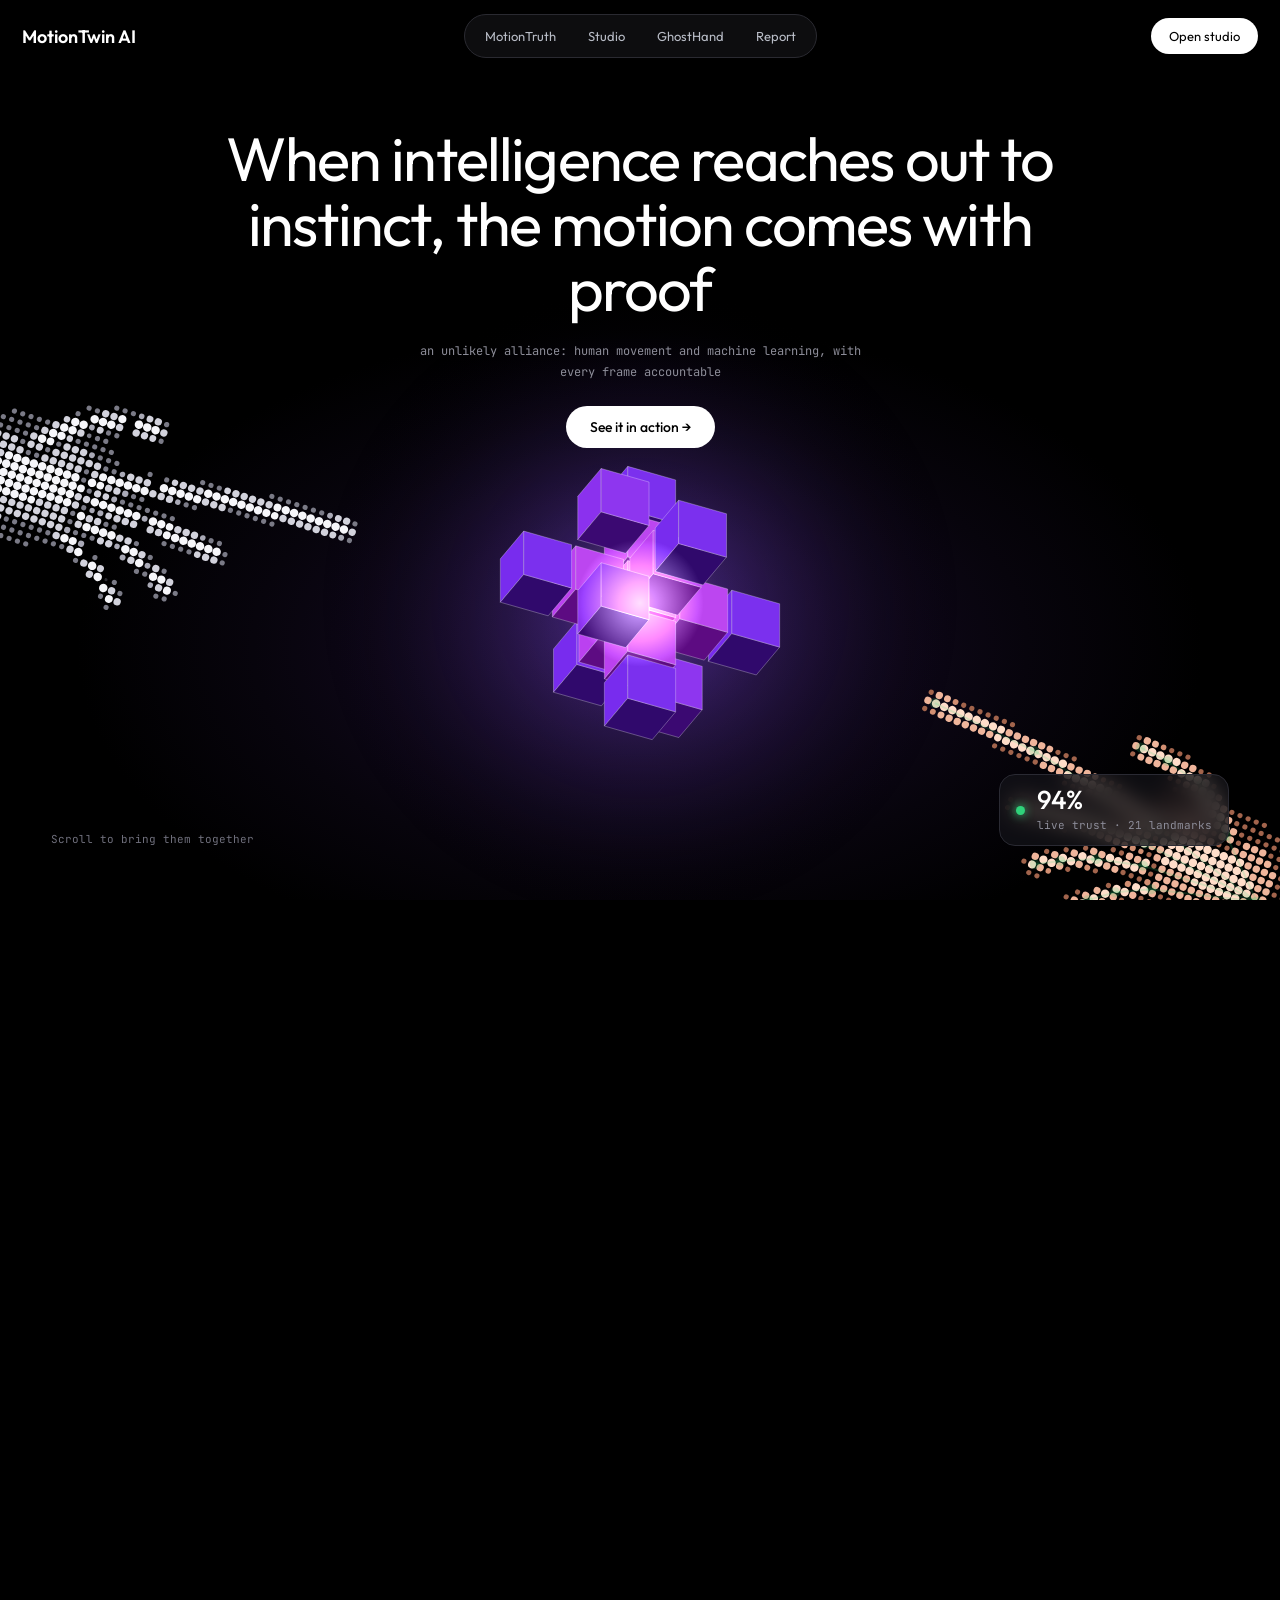
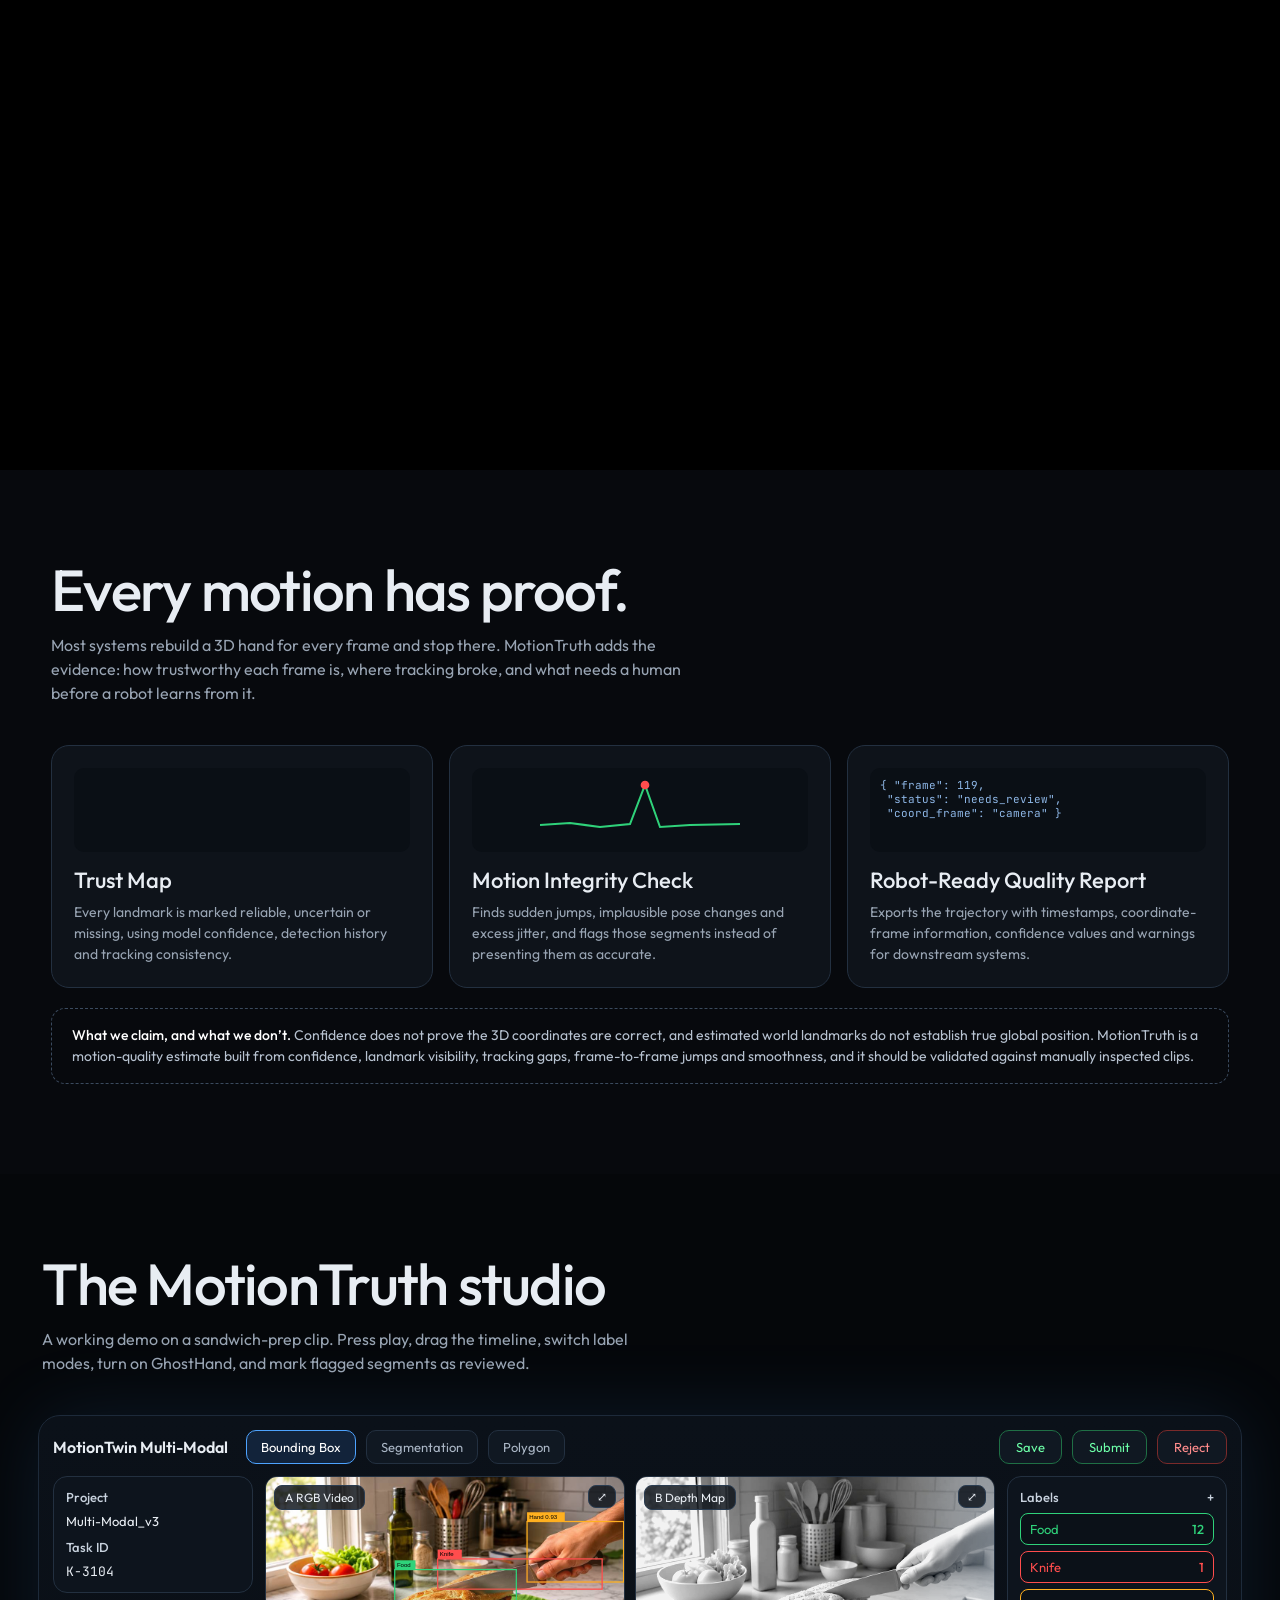
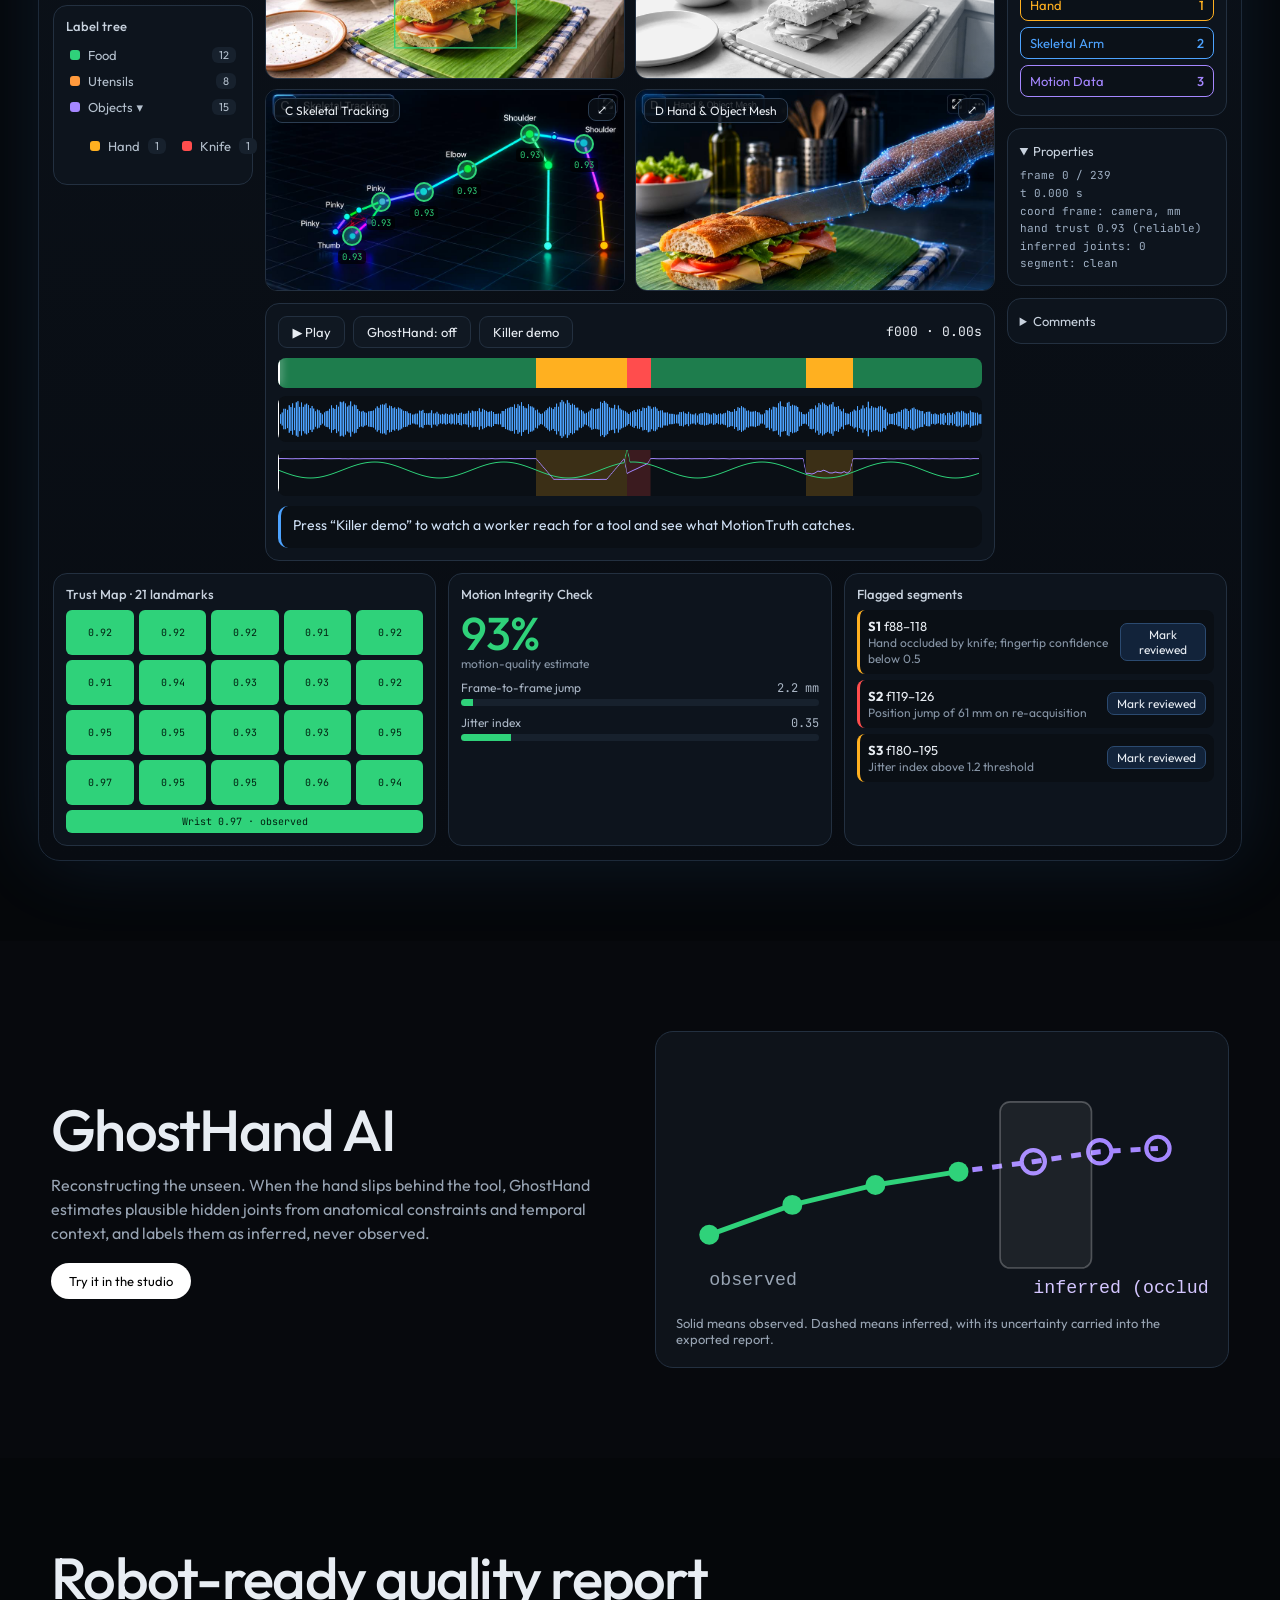
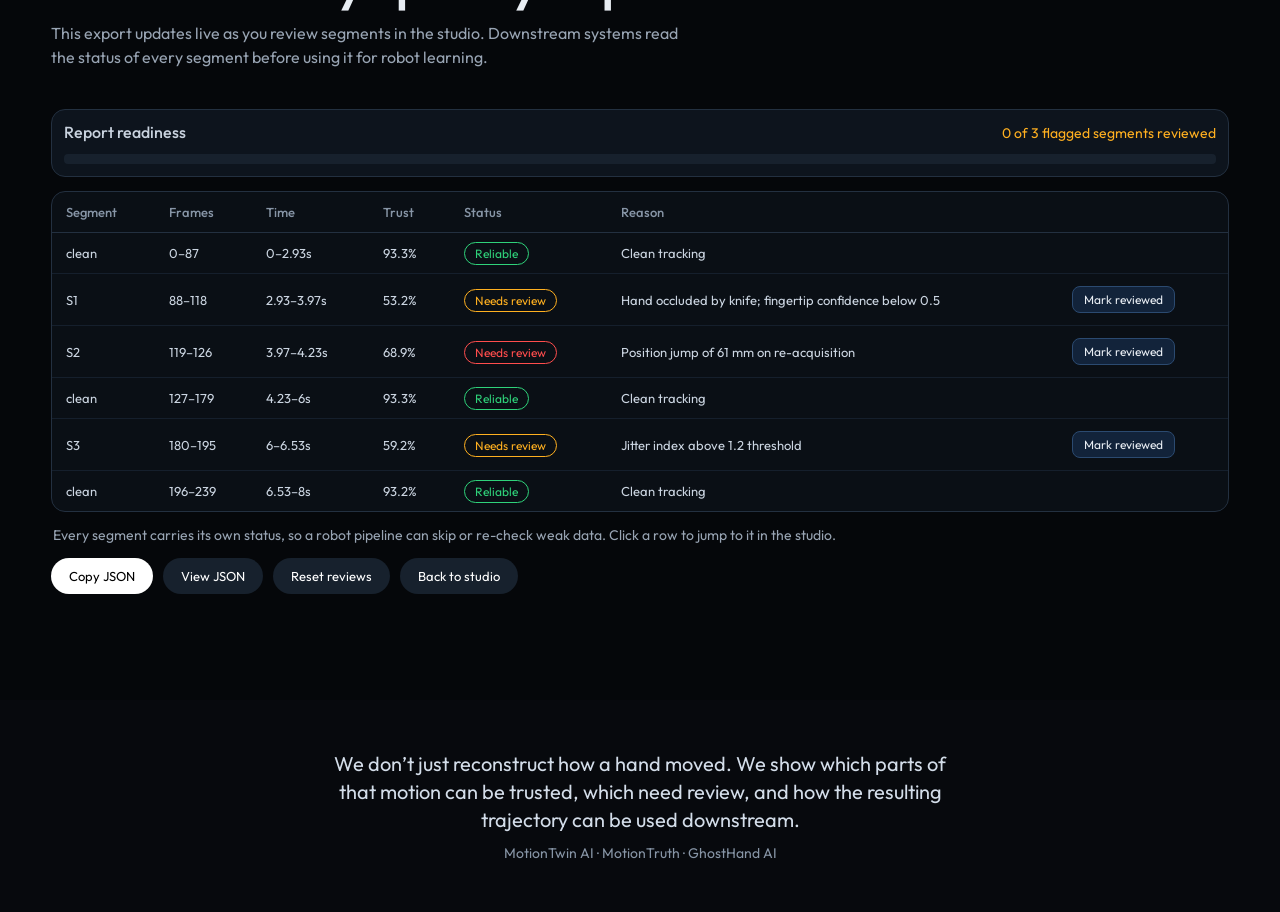
==== index.html @ 50549c0f "Add files via upload" ====
<!DOCTYPE html>
<html lang="en"><head><meta charset="utf-8">
<meta name="viewport" content="width=device-width, initial-scale=1, viewport-fit=cover">
<title>MotionTwin AI — Every motion has proof</title>
<link href="https://fonts.googleapis.com/css2?family=Outfit:wght@300;400;500;600&family=JetBrains+Mono:wght@400;500&display=swap" rel="stylesheet">
<style>
:root{--paper:#eceff1;--ink:#12161b;--mut:#6b7480;--night:#07090d;--panel:#0e131a;--line:#233040;--ok:#2fd27a;--unc:#ffb020;--bad:#ff4d4d;--ghost:#a587ff;--blue:#4da3ff;--f:'Outfit',system-ui,sans-serif;--m:'JetBrains Mono',ui-monospace,monospace;box-sizing:border-box;padding-top:env(safe-area-inset-top,0px);padding-bottom:env(safe-area-inset-bottom,0px);color-scheme:dark}
*{box-sizing:border-box}html{scroll-behavior:smooth;scroll-padding-top:70px}
body{margin:0;background:#000;color:#e8edf3;font-family:var(--f);overflow-x:hidden}
a{color:inherit;text-decoration:none}button{font:inherit;cursor:pointer;color:inherit}
:focus-visible{outline:2px solid var(--blue);outline-offset:2px}
.nav{position:fixed;top:env(safe-area-inset-top,0px);left:0;right:0;z-index:30;display:grid;grid-template-columns:1fr auto 1fr;align-items:center;gap:18px;padding:14px 22px}
.nav b{font-weight:600;font-size:18px;color:#fff}.nav nav{display:flex;gap:2px;background:rgba(18,18,22,.72);border:1px solid #2a2a31;backdrop-filter:blur(12px);padding:5px;border-radius:99px}
.nav nav a{padding:8px 15px;border-radius:99px;font-size:13px;color:#b8bcc6}.nav nav a:hover{background:#26262d;color:#fff}
.pill{background:#fff;color:#000;padding:10px 18px;border-radius:99px;font-size:13px;display:inline-block;border:0}.nav .pill{justify-self:end}
@media(max-width:720px){.nav nav{display:none}.nav{grid-template-columns:1fr auto}}
#hero{height:230vh;position:relative;background:#000}.stick{position:sticky;top:0;height:100vh;overflow:hidden;background:radial-gradient(55% 45% at 50% 72%,#1a0d2e 0,#07040c 55%,#000 80%)}
#hc{position:absolute;inset:0;width:100%;height:100%}
.head{position:absolute;left:0;right:0;top:14vh;text-align:center;padding:0 20px;z-index:2}
h1{margin:0 auto;font-weight:400;font-size:clamp(30px,4.8vw,64px);letter-spacing:-.03em;line-height:1.06;color:#fff;max-width:880px}
.head .mono{margin:20px auto 0;max-width:460px;color:#8d8d99;font-family:var(--m);font-size:12px;line-height:1.7}
.see{display:inline-block;margin-top:24px;background:#fff;color:#000;border-radius:99px;padding:12px 24px;font-size:14px;font-weight:500}.see:hover{background:#e3d9ff}
.hint{position:absolute;left:4vw;bottom:6vh;font-family:var(--m);font-size:11px;color:#6f6f7c;z-index:2}
.live{position:absolute;right:4vw;bottom:6vh;z-index:2;display:flex;gap:12px;align-items:center;background:rgba(20,20,26,.7);border:1px solid #2a2a33;backdrop-filter:blur(10px);border-radius:16px;padding:12px 16px}
.live b{font-size:26px;font-weight:500;letter-spacing:-.03em;display:block;line-height:1}.live small{color:#8d8d99;font-size:11px;font-family:var(--m)}
.live .d{width:9px;height:9px;border-radius:50%;background:var(--ok);box-shadow:0 0 10px var(--ok)}
@media(max-width:720px){.hint{display:none}.live{left:50%;right:auto;translate:-50% 0}}
section.dk{background:var(--night);color:#e8edf3;padding:90px 4vw}
.wrap{max-width:1240px;margin:0 auto}
h2{font-weight:500;font-size:clamp(30px,4.6vw,58px);letter-spacing:-.03em;margin:0 0 14px;line-height:1.02}
.lead{color:#98a4b3;max-width:640px;line-height:1.5;margin:0 0 40px}
.cards{display:grid;grid-template-columns:repeat(auto-fit,minmax(260px,1fr));gap:16px}
.card{background:var(--panel);border:1px solid var(--line);border-radius:18px;padding:22px}
.card h3{margin:14px 0 8px;font-weight:500;font-size:22px}.card p{margin:0;color:#98a4b3;font-size:14px;line-height:1.5}
.mini{height:84px;border-radius:10px;background:#0a0f15;display:flex;align-items:center;justify-content:center;gap:6px;overflow:hidden;position:relative}
.mini i{width:14px;height:14px;border-radius:4px;display:block;animation:tw 2.4s infinite}
@keyframes tw{0%,100%{background:var(--ok)}40%{background:var(--ok)}55%{background:var(--bad)}75%{background:var(--unc)}}
.claim{margin-top:20px;border:1px dashed #3a4a5e;border-radius:14px;padding:16px 20px;color:#b7c2d0;font-size:14px;line-height:1.5}
.claim b{color:#fff;font-weight:500}
/* studio */
#studio{background:#05070a;color:#e8edf3;padding:80px 3vw}
.app{max-width:1320px;margin:0 auto;border:1px solid #1d2a3a;border-radius:22px;background:linear-gradient(#0b1119,#080c12);padding:14px;box-shadow:0 0 80px rgba(77,163,255,.12)}
.bar{display:flex;flex-wrap:wrap;gap:10px;align-items:center;margin-bottom:12px}
.bar .t{font-weight:600;margin-right:8px}.tab{background:#101822;border:1px solid var(--line);border-radius:10px;padding:8px 14px;font-size:13px;color:#aab6c5}.tab.on{border-color:var(--blue);color:#fff;background:#12233a}
.sp{flex:1}.act{border-radius:10px;padding:8px 16px;font-size:13px;border:1px solid var(--line);background:#101822}
.act.s{border-color:#1f6f45;color:#6dffa8}.act.r{border-color:#7a2a2a;color:#ff8c8c}
.grid{display:grid;grid-template-columns:200px 1fr 220px;gap:12px}
@media(max-width:1000px){.grid{grid-template-columns:1fr}}
.side{display:flex;flex-direction:column;gap:12px}
.box{background:#0d141d;border:1px solid var(--line);border-radius:14px;padding:12px;font-size:13px}
.box h4{margin:0 0 8px;font-weight:500;font-size:13px;color:#c8d2de}
.lt div{display:flex;align-items:center;gap:8px;padding:5px 4px;color:#b4c0cd}.lt .c{margin-left:auto;background:#17212d;border-radius:6px;padding:1px 7px;font-size:11px}
.dot{width:10px;height:10px;border-radius:3px;display:inline-block}
.lab{display:flex;align-items:center;gap:8px;border-radius:8px;padding:7px 9px;margin-bottom:6px;border:1px solid;font-size:13px;background:#0b1118;cursor:pointer;user-select:none}
.lab.off{opacity:.35}.lab b{margin-left:auto;font-weight:500}
.panels{display:grid;grid-template-columns:1fr 1fr;gap:10px}@media(max-width:640px){.panels{grid-template-columns:1fr}}
.pn{position:relative;aspect-ratio:16/9;border-radius:12px;overflow:hidden;border:1px solid var(--line);background:#000}
.pn img{width:100%;height:100%;object-fit:cover;display:block}
.pn .tag{position:absolute;left:8px;top:8px;background:rgba(10,16,24,.82);border:1px solid #2b3d52;border-radius:8px;padding:4px 10px;font-size:12px;z-index:3}
.pn .ex{position:absolute;right:8px;top:8px;z-index:3;background:rgba(10,16,24,.82);border:1px solid #2b3d52;border-radius:8px;padding:3px 8px;font-size:12px}
.pn.big{position:fixed;inset:5vh 5vw;z-index:50;aspect-ratio:auto;box-shadow:0 0 0 100vmax rgba(0,0,0,.8)}
.pn svg.ov{position:absolute;inset:0;width:100%;height:100%;z-index:2}
.pn.amb{box-shadow:inset 0 0 0 2px var(--unc)}.pn.rv{box-shadow:inset 0 0 0 2px var(--bad)}
#pB img{filter:contrast(1.25) brightness(.95)}#pB::after{content:"";position:absolute;inset:0;background:linear-gradient(100deg,transparent 30%,rgba(77,163,255,.35) 50%,transparent 70%);background-size:250% 100%;animation:sw 3.2s linear infinite;mix-blend-mode:screen}
@keyframes sw{from{background-position:130% 0}to{background-position:-130% 0}}
#pC img,#pD img{filter:saturate(1.1)}#pD::after{content:"";position:absolute;left:0;right:0;height:2px;background:var(--blue);box-shadow:0 0 14px var(--blue);animation:scan 3s ease-in-out infinite}
@keyframes scan{0%,100%{top:8%}50%{top:92%}}
.nd{position:absolute;width:20px;height:20px;border-radius:50%;translate:-50% -50%;border:2px solid;z-index:2;display:flex;align-items:center;justify-content:center}
.nd::after{content:"";width:100%;height:100%;border-radius:50%;border:2px solid inherit;position:absolute;animation:pl 1.6s infinite}
@keyframes pl{from{scale:1;opacity:.8}to{scale:2.2;opacity:0}}
.nd small{position:absolute;top:22px;font-family:var(--m);font-size:9px;background:#000a;padding:1px 4px;border-radius:4px;white-space:nowrap}
.gb{position:absolute;left:8px;bottom:8px;z-index:3;font-size:11px;font-family:var(--m);padding:3px 8px;border-radius:6px;background:#1b1235;border:1px dashed var(--ghost);color:#d4c6ff;display:none}
.tl{margin-top:12px;background:#0d141d;border:1px solid var(--line);border-radius:14px;padding:12px}
.ctl{display:flex;gap:8px;align-items:center;flex-wrap:wrap;margin-bottom:10px;font-size:13px}
.ctl button{background:#101822;border:1px solid var(--line);border-radius:9px;padding:7px 13px}.ctl .on{border-color:var(--ghost);color:#d4c6ff}
.tr{position:relative;height:30px;border-radius:8px;overflow:hidden;display:flex;cursor:pointer}
.tr div{height:100%}.ok{background:#1e7d4d}.unc{background:var(--unc)}.rev{background:var(--bad)}.rvd{background:var(--blue)}
#ph{position:absolute;top:-3px;bottom:-3px;width:2px;background:#fff;box-shadow:0 0 8px #fff;pointer-events:none}
canvas.w{width:100%;height:46px;display:block;margin-top:8px;background:#0a0f15;border-radius:8px}
.cap{margin-top:10px;min-height:42px;border-radius:10px;background:#0a0f15;border-left:3px solid var(--blue);padding:10px 12px;font-size:14px;color:#cfe0f5}
.insp{display:grid;grid-template-columns:repeat(auto-fit,minmax(280px,1fr));gap:12px;margin-top:12px}
.tm{display:grid;grid-template-columns:repeat(5,1fr);gap:5px}
.tm i{aspect-ratio:1.5;border-radius:6px;font-style:normal;font-family:var(--m);font-size:10px;display:flex;align-items:center;justify-content:center;color:#021;transition:background .15s}
.tm i.w{grid-column:1/-1;aspect-ratio:auto;padding:5px}
.tm .inf{background:#241a45!important;border:1px dashed var(--ghost);color:#d4c6ff}
.big-n{font-size:46px;font-weight:500;letter-spacing:-.03em;line-height:1}.met{margin:9px 0;font-size:12px;color:#aab6c5}
.mb{height:7px;border-radius:4px;background:#17212d;margin-top:4px;overflow:hidden}.mb i{display:block;height:100%;background:var(--ok);transition:width .15s,background .15s}
.wl{list-style:none;margin:0;padding:0;font-size:13px}.wl li{display:flex;gap:8px;align-items:center;padding:8px;border-radius:8px;background:#0a0f15;margin-bottom:6px;border-left:3px solid}
.wl button{margin-left:auto;background:#12233a;border:1px solid #2b4a70;border-radius:7px;padding:3px 9px;font-size:12px}
details summary{cursor:pointer;color:#c8d2de;padding:2px 0}
.rdyb{margin-bottom:14px;font-size:14px}.tw{overflow-x:auto;border:1px solid var(--line);border-radius:14px;background:#0a0f15}
#rt{width:100%;border-collapse:collapse;font-size:13px;min-width:700px}#rt th{text-align:left;font-weight:500;color:#8795a6;padding:12px 14px;border-bottom:1px solid var(--line)}#rt td{padding:12px 14px;border-bottom:1px solid #151f2c;color:#cbd5e1;vertical-align:middle}#rt tr[data-f]{cursor:pointer}#rt tr[data-f]:hover td{background:#0f1823}#rt tr:last-child td{border-bottom:0}
.bd{border:1px solid;border-radius:99px;padding:3px 10px;font-size:12px;white-space:nowrap}#rt button{background:#12233a;border:1px solid #2b4a70;border-radius:8px;padding:5px 11px;font-size:12px;color:#e8edf3}
.note{color:#98a4b3;font-size:14px;margin:14px 2px}.rb{display:flex;gap:10px;flex-wrap:wrap;margin-bottom:16px}.gh2{background:#17212d;color:#fff}
*{scrollbar-width:thin;scrollbar-color:#2b3d52 #0a0f15}::-webkit-scrollbar{width:10px;height:10px}::-webkit-scrollbar-thumb{background:#2b3d52;border-radius:8px}::-webkit-scrollbar-track{background:#0a0f15}
pre{margin:0;background:#080c12;border:1px solid var(--line);border-radius:14px;padding:16px;font-family:var(--m);font-size:12px;line-height:1.55;overflow:auto;max-height:420px;color:#b9d4f2}
.gh{display:grid;grid-template-columns:1fr 1fr;gap:30px;align-items:center}@media(max-width:860px){.gh{grid-template-columns:1fr}}
.ghv{border-radius:18px;background:var(--panel);border:1px solid var(--line);padding:20px}
.toast{position:fixed;left:50%;bottom:calc(24px + env(safe-area-inset-bottom,0px));translate:-50% 20px;background:#fff;color:#111;padding:12px 18px;border-radius:12px;font-size:14px;opacity:0;transition:.3s;z-index:60;pointer-events:none;max-width:90vw}
.toast.on{opacity:1;translate:-50% 0}
footer{padding:50px 4vw;text-align:center;background:var(--night);color:#8795a6;font-size:14px}footer p{max-width:620px;margin:0 auto 10px;color:#d3dde9;font-size:20px;line-height:1.4}
@media(prefers-reduced-motion:reduce){*{animation:none!important}}
</style></head><body>
<header class="nav"><b>MotionTwin AI</b><nav><a href="#usp">MotionTruth</a><a href="#studio">Studio</a><a href="#ghost">GhostHand</a><a href="#report">Report</a></nav><a class="pill" href="#studio">Open studio</a></header>

<section id="hero"><div class="stick">
<canvas id="hc" aria-label="A robot hand and a human hand reaching toward a glowing core"></canvas>
<div class="head"><h1>When intelligence reaches out to instinct, the motion comes with proof</h1><p class="mono">an unlikely alliance: human movement and machine learning, with every frame accountable</p><a class="see" href="#studio" id="demoBtn">See it in action →</a></div>
<div class="hint">Scroll to bring them together</div>
<div class="live"><span class="d" id="ld"></span><div><b id="lt">96%</b><small id="ls">live trust · 21 landmarks</small></div></div>
</div></section>

<section class="dk" id="usp"><div class="wrap">
<h2>Every motion has proof.</h2>
<p class="lead">Most systems rebuild a 3D hand for every frame and stop there. MotionTruth adds the evidence: how trustworthy each frame is, where tracking broke, and what needs a human before a robot learns from it.</p>
<div class="cards">
<div class="card"><div class="mini" id="m1"></div><h3>Trust Map</h3><p>Every landmark is marked reliable, uncertain or missing, using model confidence, detection history and tracking consistency.</p></div>
<div class="card"><div class="mini"><svg viewBox="0 0 200 70" width="200" height="70"><polyline fill="none" stroke="#2fd27a" stroke-width="2" points="0,50 30,48 60,52 90,49 105,10 120,52 150,50 200,49"><animate attributeName="stroke-dashoffset" from="300" to="0" dur="2.5s" repeatCount="indefinite"/></polyline><circle cx="105" cy="10" r="5" fill="#ff4d4d"><animate attributeName="r" values="4;9;4" dur="1.4s" repeatCount="indefinite"/></circle></svg></div><h3>Motion Integrity Check</h3><p>Finds sudden jumps, implausible pose changes and excess jitter, and flags those segments instead of presenting them as accurate.</p></div>
<div class="card"><div class="mini" style="font-family:var(--m);font-size:11px;color:#8fb8e8;text-align:left;padding:10px;display:block">{ "frame": 119,<br>&nbsp;"status": "needs_review",<br>&nbsp;"coord_frame": "camera" }</div><h3>Robot-Ready Quality Report</h3><p>Exports the trajectory with timestamps, coordinate-frame information, confidence values and warnings for downstream systems.</p></div>
</div>
<div class="claim"><b>What we claim, and what we don’t.</b> Confidence does not prove the 3D coordinates are correct, and estimated world landmarks do not establish true global position. MotionTruth is a motion-quality estimate built from confidence, landmark visibility, tracking gaps, frame-to-frame jumps and smoothness, and it should be validated against manually inspected clips.</div>
</div></section>

<section id="studio"><div class="wrap" style="max-width:1320px"><h2 style="padding:0 4px">The MotionTruth studio</h2><p class="lead" style="padding:0 4px">A working demo on a sandwich-prep clip. Press play, drag the timeline, switch label modes, turn on GhostHand, and mark flagged segments as reviewed.</p></div>
<div class="app">
<div class="bar"><span class="t">MotionTwin Multi-Modal</span><button class="tab on" data-m="box">Bounding Box</button><button class="tab" data-m="seg">Segmentation</button><button class="tab" data-m="poly">Polygon</button><span class="sp"></span><button class="act s" id="bSave">Save</button><button class="act s" id="bSub">Submit</button><button class="act r" id="bRej">Reject</button></div>
<div class="grid">
<div class="side"><div class="box"><h4>Project</h4>Multi-Modal_v3<h4 style="margin-top:10px">Task ID</h4><span style="font-family:var(--m)">K-3104</span></div>
<div class="box lt"><h4>Label tree</h4><div><span class="dot" style="background:#2fd27a"></span>Food<span class="c">12</span></div><div><span class="dot" style="background:#ff9a3d"></span>Utensils<span class="c">8</span></div><div id="ob" style="cursor:pointer"><span class="dot" style="background:#a587ff"></span>Objects ▾<span class="c">15</span></div><div class="sub" style="padding-left:20px"><div><span class="dot" style="background:#ffb020"></span>Hand<span class="c">1</span></div><div><span class="dot" style="background:#ff4d4d"></span>Knife<span class="c">1</span></div><div><span class="dot" style="background:#4da3ff"></span>Skeletal Arm<span class="c">2</span></div></div></div></div>
<div><div class="panels">
<div class="pn" id="pA"><span class="tag">A  RGB Video</span><button class="ex">⤢</button><img src="[data-uri]" alt="Hand slicing a baguette sandwich"><svg class="ov" id="ov" viewBox="0 0 100 56.25" preserveAspectRatio="none"></svg></div>
<div class="pn" id="pB"><span class="tag">B  Depth Map</span><button class="ex">⤢</button><img src="[data-uri]" alt="Depth map of the scene"></div>
<div class="pn" id="pC"><span class="tag">C  Skeletal Tracking</span><button class="ex">⤢</button><img src="[data-uri]" alt="Skeletal tracking of arm and hand"><div id="nodes"></div><div class="gb">GhostHand: inferred joints</div></div>
<div class="pn" id="pD"><span class="tag">D  Hand &amp; Object Mesh</span><button class="ex">⤢</button><img src="[data-uri]" alt="Hand and object mesh"><div class="gb" id="gD">GhostHand: inferred pose</div></div>
</div>
<div class="tl"><div class="ctl"><button id="play">▶ Play</button><button id="ghost">GhostHand: off</button><button id="demo">Killer demo</button><span id="tc" style="font-family:var(--m);margin-left:auto">f000 · 0.00s</span></div>
<div class="tr" id="tr"><div id="ph"></div></div>
<canvas class="w" id="wf" width="1200" height="46"></canvas><canvas class="w" id="md" width="1200" height="46"></canvas>
<div class="cap" id="cap">Press “Killer demo” to watch a worker reach for a tool and see what MotionTruth catches.</div></div></div>
<div class="side"><div class="box"><h4>Labels <span style="float:right">+</span></h4><div id="labs"></div></div>
<div class="box"><details open><summary>Properties</summary><div id="props" style="font-family:var(--m);font-size:11px;color:#9fb0c4;line-height:1.6;margin-top:6px"></div></details></div>
<div class="box"><details><summary>Comments</summary><div id="cm" style="margin:8px 0;font-size:12px;color:#aab6c5"></div><input id="ci" placeholder="Comment on this frame" style="width:100%;background:#0a0f15;border:1px solid var(--line);border-radius:8px;padding:7px;color:#fff;font:inherit;font-size:12px"></details></div></div>
</div>
<div class="insp">
<div class="box"><h4>Trust Map · 21 landmarks</h4><div class="tm" id="tm"></div></div>
<div class="box"><h4>Motion Integrity Check</h4><div class="big-n" id="score">96%</div><div style="color:#8795a6;font-size:12px">motion-quality estimate</div>
<div class="met">Frame-to-frame jump <span id="jv" style="float:right;font-family:var(--m)"></span><div class="mb"><i id="jb"></i></div></div><div class="met">Jitter index <span id="iv" style="float:right;font-family:var(--m)"></span><div class="mb"><i id="ib"></i></div></div></div>
<div class="box"><h4>Flagged segments</h4><ul class="wl" id="wl"></ul></div>
</div></div></section>

<section class="dk" id="ghost"><div class="wrap gh"><div><h2>GhostHand AI</h2><p class="lead" style="margin-bottom:18px">Reconstructing the unseen. When the hand slips behind the tool, GhostHand estimates plausible hidden joints from anatomical constraints and temporal context, and labels them as inferred, never observed.</p><button class="pill" id="ghBtn">Try it in the studio</button></div>
<div class="ghv"><svg viewBox="0 0 320 150" width="100%"><g stroke-width="3" fill="none"><polyline stroke="#2fd27a" points="20,110 70,92 120,80 170,72"/><polyline stroke="#a587ff" stroke-dasharray="6 6" points="170,72 215,66 255,60 290,58"><animate attributeName="stroke-dashoffset" to="-24" dur="1s" repeatCount="indefinite"/></polyline></g><g fill="#2fd27a"><circle cx="20" cy="110" r="6"/><circle cx="70" cy="92" r="6"/><circle cx="120" cy="80" r="6"/><circle cx="170" cy="72" r="6"/></g><g fill="none" stroke="#a587ff" stroke-width="2.5"><circle cx="215" cy="66" r="7"/><circle cx="255" cy="60" r="7"/><circle cx="290" cy="58" r="7"/></g><rect x="195" y="30" width="55" height="100" rx="6" fill="#ffffff10" stroke="#ffffff40"/><text x="20" y="140" fill="#98a4b3" font-size="11" font-family="monospace">observed</text><text x="215" y="145" fill="#d4c6ff" font-size="11" font-family="monospace">inferred (occluded)</text></svg><p style="color:#98a4b3;font-size:13px;margin:10px 0 0">Solid means observed. Dashed means inferred, with its uncertainty carried into the exported report.</p></div></div></section>

<section class="dk" id="report" style="background:#05070a"><div class="wrap"><h2>Robot-ready quality report</h2><p class="lead">This export updates live as you review segments in the studio. Downstream systems read the status of every segment before using it for robot learning.</p>
<div class="box rdyb"><div style="display:flex;justify-content:space-between;align-items:baseline;gap:10px;flex-wrap:wrap"><h4 style="font-size:16px;margin:0">Report readiness</h4><span id="rdy"></span></div><div class="mb" style="height:10px;margin:12px 0 0"><i id="rbar" style="width:0"></i></div></div><div class="tw"><table id="rt"></table></div><p class="note">Every segment carries its own status, so a robot pipeline can skip or re-check weak data. Click a row to jump to it in the studio.</p><div class="rb"><button class="pill" id="cp">Copy JSON</button><button class="pill gh2" id="vj">View JSON</button><button class="pill gh2" id="rs">Reset reviews</button><a class="pill gh2" href="#studio">Back to studio</a></div><pre id="json" hidden></pre></div></section>
<footer><p>We don’t just reconstruct how a hand moved. We show which parts of that motion can be trusted, which need review, and how the resulting trajectory can be used downstream.</p>MotionTwin AI · MotionTruth · GhostHand AI</footer>
<div class="toast" id="toast"></div>

<script>
const $=s=>document.querySelector(s),$$=s=>[...document.querySelectorAll(s)],clamp=(v,a,b)=>Math.min(b,Math.max(a,v));
const RM=matchMedia('(prefers-reduced-motion:reduce)').matches;
/* ---------- HERO: dotted robot + human hands around a glowing core ---------- */
const cv=$('#hc'),cx=cv.getContext('2d');let W,H,DPR;
const arm=[[-40,208],[190,168]],pal=[[215,160],[262,154]];
const fing=[[[285,142],[335,133],[400,122],[488,116]],[[290,158],[335,160],[372,164],[396,168]],[[285,175],[322,184],[348,196],[366,206]],[[272,190],[298,203],[316,217],[330,228]],[[232,128],[266,98],[298,90],[322,88]]];
const fw=[22,21,20,17,23];
function tube(g,p,w){g.beginPath();p.forEach((q,i)=>i?g.lineTo(q[0],q[1]):g.moveTo(q[0],q[1]));[[1,'#7a7a7a'],[.66,'#d0d0d0'],[.3,'#fff']].forEach(([k,c])=>{g.lineWidth=w*k;g.strokeStyle=c;g.stroke()})}
function makeHand(robot){const c=document.createElement('canvas');c.width=560;c.height=300;const g=c.getContext('2d');g.lineCap='round';g.lineJoin='round';
tube(g,arm,86);tube(g,pal,104);fing.forEach((f,i)=>tube(g,f,fw[i]));
if(robot){g.strokeStyle='#000';g.lineWidth=3;fing.forEach((f,i)=>{for(let j=1;j<f.length-1;j++){const a=f[j-1],b=f[j+1],dx=b[0]-a[0],dy=b[1]-a[1],l=Math.hypot(dx,dy),nx=-dy/l*fw[i]*.55,ny=dx/l*fw[i]*.55;g.beginPath();g.moveTo(f[j][0]-nx,f[j][1]-ny);g.lineTo(f[j][0]+nx,f[j][1]+ny);g.stroke()}});g.beginPath();g.moveTo(186,128);g.lineTo(194,208);g.stroke()}
const d=g.getImageData(0,0,560,300).data,out=[];
for(let y=4;y<300;y+=7)for(let x=4;x<560;x+=7){const l=d[(y*560+x)*4]/255,a=d[(y*560+x)*4+3]/255;if(a>.5&&l>.1)out.push([x,y,3.4*(.25+.75*l),Math.min(5,Math.floor(l*6))])}
return out}
const hands=[makeHand(false),makeHand(true)];
const cols=[['#3a1d16','#6b3a2c','#a2644c','#d28f72','#efb59b','#ffddc9'],['#2a2a30','#4a4a54','#7a7a86','#a9a9b6','#d2d2dc','#f6f6fa']];
const LM=[[190,168],[232,128],[266,98],[298,90],[322,88],[285,142],[335,133],[400,122],[488,116],[290,158],[335,160],[372,164],[396,168],[285,175],[322,184],[348,196],[366,206],[272,190],[298,203],[316,217],[330,228]];
const BONES=[[0,1],[1,2],[2,3],[3,4],[0,5],[5,6],[6,7],[7,8],[0,9],[9,10],[10,11],[11,12],[0,13],[13,14],[14,15],[15,16],[0,17],[17,18],[18,19],[19,20]];
/* glowing voxel asterisk */
const CUBES=[[0,0,0]];[[1,0,0],[-1,0,0],[0,1,0],[0,-1,0],[0,0,1],[0,0,-1]].forEach(d=>{for(let k=1;k<=2;k++)CUBES.push(d.map(v=>v*k))});[[1,1,1],[-1,-1,-1],[1,-1,1],[-1,1,-1]].forEach(c=>CUBES.push(c));
const CV=[[-1,-1,-1],[1,-1,-1],[1,1,-1],[-1,1,-1],[-1,-1,1],[1,-1,1],[1,1,1],[-1,1,1]];
const CF=[[0,1,2,3,[0,0,-1]],[4,5,6,7,[0,0,1]],[0,1,5,4,[0,-1,0]],[3,2,6,7,[0,1,0]],[0,3,7,4,[-1,0,0]],[1,2,6,5,[1,0,0]]];
function gem(g,x,y,u,t,k){const a=t/1500,ca=Math.cos(a),sa=Math.sin(a),cb=Math.cos(.62),sb=Math.sin(.62);
const rot=(X,Y,Z)=>{const x1=X*ca+Z*sa,z1=-X*sa+Z*ca;return[x1,Y*cb-z1*sb,Y*sb+z1*cb]};
const gl=g.createRadialGradient(x,y,0,x,y,u*5.5);gl.addColorStop(0,`rgba(255,200,240,${.6*k})`);gl.addColorStop(.25,`rgba(140,80,255,${.38*k})`);gl.addColorStop(1,'rgba(0,0,0,0)');g.fillStyle=gl;g.fillRect(x-u*6,y-u*6,u*12,u*12);
const L=CUBES.map(c=>({c,z:rot(...c)[2]})).sort((p,q)=>p.z-q.z);
L.forEach(({c})=>{const dist=Math.hypot(...c)/2.2,P=CV.map(v=>{const r=rot(c[0]+v[0]*.46,c[1]+v[1]*.46,c[2]+v[2]*.46);return[x+r[0]*u,y+r[1]*u]});
CF.forEach(f=>{const n=rot(...f[4]);if(n[2]<=0)return;const lit=Math.max(0,-n[0]*.3-n[1]*.6+n[2]*.7);g.fillStyle=`hsl(${300-dist*40} 85% ${22+48*lit+(1-dist)*10}%)`;g.strokeStyle='rgba(255,255,255,.28)';g.lineWidth=1;g.beginPath();f.slice(0,4).forEach((i,j)=>j?g.lineTo(P[i][0],P[i][1]):g.moveTo(P[i][0],P[i][1]));g.closePath();g.fill();g.stroke()})});
const co=g.createRadialGradient(x,y,0,x,y,u*1.1);co.addColorStop(0,`rgba(255,255,255,${.9*k})`);co.addColorStop(1,'rgba(255,255,255,0)');g.globalCompositeOperation='lighter';g.fillStyle=co;g.fillRect(x-u*1.2,y-u*1.2,u*2.4,u*2.4);g.globalCompositeOperation='source-over'}
function size(){DPR=Math.min(2,devicePixelRatio||1);W=cv.clientWidth;H=cv.clientHeight;cv.width=W*DPR;cv.height=H*DPR}
addEventListener('resize',size);size();
let t0=performance.now(),mx=0;addEventListener('pointermove',e=>mx=(e.clientX/innerWidth-.5));
function prog(){const sc=clamp(scrollY/(innerHeight*1.15),0,1);const e=RM?1:clamp((performance.now()-t0)/3400,0,1);return Math.max(sc,.6*(1-Math.pow(1-e,3)))}
function hero(now){const p=prog(),s=Math.min(1.25,W/820),cy=H*.67,gap=(1-p)*W*.36+W*.085,bob=Math.sin(now/900)*5,sp=clamp((p-.3)/.5,0,1);
cx.setTransform(DPR,0,0,DPR,0,0);cx.clearRect(0,0,W,H);
gem(cx,W/2,cy,Math.min(W,H)*.07*(.8+.2*p),now,.35+.65*sp);
let bad=false;
[0,1].forEach(h=>{const hum=h==0,tx=W/2+(hum?1:-1)*gap+mx*(hum?-18:18)*(1-p*.6),ty=cy+(hum?.11:-.08)*H+bob*(hum?-1:1);
cx.save();cx.translate(tx,ty);cx.rotate(hum?.38:.32);cx.scale(hum?-s:s,s);cx.translate(-488,-116);const cs=cols[h];let last=-1;
hands[h].forEach(([x,y,r,k])=>{if(k!==last){cx.fillStyle=cs[k];last=k}cx.beginPath();cx.arc(x,y,r,0,6.283);cx.fill()});
if(hum&&p>.55){cx.globalAlpha=clamp((p-.55)/.25,0,1);cx.lineWidth=1.6;cx.strokeStyle='rgba(47,210,122,.9)';BONES.forEach(([i,j])=>{cx.beginPath();cx.moveTo(LM[i][0],LM[i][1]);cx.lineTo(LM[j][0],LM[j][1]);cx.stroke()});
bad=Math.sin(now/500)>.2;LM.forEach((q,i)=>{const b=i==8&&bad;cx.fillStyle=b?'#ffb020':'#2fd27a';cx.beginPath();cx.arc(q[0],q[1],b?7:4,0,6.283);cx.fill()});cx.globalAlpha=1}
cx.restore()});
const live=p>.55&&bad;$('#lt').textContent=live?'71%':(96+Math.round(Math.sin(now/700)*2))+'%';$('#lt').style.color=live?COL2.unc:'#fff';$('#ls').textContent=live?'index tip uncertain · flagged':'live trust · 21 landmarks';$('#ld').style.background=live?COL2.unc:COL2.ok;
requestAnimationFrame(hero)}
const COL2={ok:'#2fd27a',unc:'#ffb020'};
requestAnimationFrame(hero);
/* ---------- DATA MODEL ---------- */
const FN=['Thumb','Index','Middle','Ring','Pinky'],JN=['MCP','PIP','DIP','Tip'],N=240,FPS=30;
const nz=(a,b)=>Math.abs((Math.sin(a*12.9898+b*78.233)*43758.5453)%1);
function conf(f,fi,ji){let c=.97-.015*ji-.03*nz(f,fi*4+ji);
if(f>=88&&f<=118){const d=Math.min(f-88,118-f,6)/6;c-=d*(fi==0?.3:.3+ji*.18)}
if(f>=119&&f<=126&&fi>0)c-=(126-f)/8*.35;
if(f>=180&&f<=195&&fi<3)c-=.3+.25*nz(f,fi);
return clamp(c,.05,.99)}
const jump=f=>f==119?61:f==120?14:2.2+1.2*Math.sin(f/5);
const jit=f=>(f>=180&&f<=195)?1.9+.3*Math.sin(f):.35+.1*Math.sin(f/3);
const trust=[],inferred=[];
for(let f=0;f<N;f++){let s=0,n=0,i=0;for(let a=0;a<5;a++)for(let b=0;b<4;b++){const c=conf(f,a,b);s+=c;if(c<.5)n++;}trust.push(s/20*100-(f>=119&&f<=126?12:0)-(f>=180&&f<=195?8:0));inferred.push(n)}
const SEG=[{a:0,b:87,k:'ok'},{a:88,b:118,k:'unc',id:'S1',why:'Hand occluded by knife; fingertip confidence below 0.5'},{a:119,b:126,k:'rev',id:'S2',why:'Position jump of 61 mm on re-acquisition'},{a:127,b:179,k:'ok'},{a:180,b:195,k:'unc',id:'S3',why:'Jitter index above 1.2 threshold'},{a:196,b:239,k:'ok'}];
const done={};let f=0,playing=false,ghost=false,mode='box',demo=false,last=0,acc=0;const hid=new Set();const cmts=[];
const st=c=>c>=.8?'ok':c>=.5?'unc':'bad',COL={ok:'#2fd27a',unc:'#ffb020',bad:'#ff4d4d'};
const segAt=x=>SEG.find(s=>x>=s.a&&x<=s.b);
/* timeline build */
$('#tr').insertAdjacentHTML('afterbegin',SEG.map(s=>`<div class="${s.k}" data-id="${s.id||''}" style="width:${(s.b-s.a+1)/N*100}%"></div>`).join(''));
const tmEl=$('#tm');tmEl.innerHTML=[3,2,1,0].map(j=>FN.map((n,i)=>`<i data-i="${i}" data-j="${j}"></i>`).join('')).join('')+'<i class="w" data-i="w"></i>';
$('#labs').innerHTML=[['Food',12,'#2fd27a'],['Knife',1,'#ff4d4d'],['Hand',1,'#ffb020'],['Skeletal Arm',2,'#4da3ff'],['Motion Data',3,'#a587ff']].map(([n,c,k])=>`<div class="lab" data-n="${n}" style="border-color:${k};color:${k}">${n}<b>${c}</b></div>`).join('');
$$('.lab').forEach(l=>l.onclick=()=>{const n=l.dataset.n;hid.has(n)?hid.delete(n):hid.add(n);l.classList.toggle('off');draw()});
$('#ob').onclick=()=>{const s=$('.sub');s.style.display=s.style.display=='none'?'':'none'};
/* waveform */
const wf=$('#wf').getContext('2d'),md=$('#md').getContext('2d');
function plots(){wf.clearRect(0,0,1200,46);wf.fillStyle='#4da3ff';for(let x=0;x<1200;x+=3){const u=x/5,a=(6+14*Math.abs(Math.sin(u*.21)*Math.sin(u*.037+1)))*(0.6+0.4*nz(x,3));wf.fillRect(x,23-a,2,a*2)}
md.clearRect(0,0,1200,46);SEG.forEach(s=>{if(s.k!='ok'){md.fillStyle=s.k=='rev'?'#ff4d4d33':'#ffb02033';md.fillRect(s.a/N*1200,0,(s.b-s.a+1)/N*1200,46)}});
[['#2fd27a',x=>20+8*Math.sin(x/7)+(x==119?-14:0)],['#a587ff',x=>46-trust[x]*.4]].forEach(([c,fn])=>{md.strokeStyle=c;md.beginPath();for(let x=0;x<N;x++){const X=x/N*1200;x?md.lineTo(X,fn(x)):md.moveTo(X,fn(x))}md.stroke()});
[wf,md].forEach(g=>{g.fillStyle='#fff';g.fillRect(f/N*1200,0,2,46)})}
/* overlay shapes (viewBox 100 x 56.25) */
const SH={Hand:{c:'#ffb020',b:[73,12,27,17],p:'74,14 100,10 100,26 88,30 80,29 74,22'},Knife:{c:'#ff4d4d',b:[48,23,46,8.5],p:'48,31 76,24 93,23 94,28 78,31'},Food:{c:'#2fd27a',b:[36,26,34,22],p:'36,38 44,28 66,28 70,36 64,47 42,47'}};
const NODES=[[73.6,22,'S'],[56,40,'E'],[88.7,27,'S'],[44,51,'h'],[32,56,'h'],[24,73,'h']];
$('#nodes').innerHTML=NODES.map(n=>`<div class="nd" style="left:${n[0]}%;top:${n[1]}%"><small></small></div>`).join('');
function draw(){const cs=Array.from({length:20},(_,i)=>conf(f,i%5,Math.floor(i/5))),h=cs.slice(5).reduce((a,b)=>a+b,0)/15,hs=st(h),sg=segAt(f),flag=sg&&sg.k!='ok'&&!done[sg.id];
$('#tc').textContent=`f${String(f).padStart(3,'0')} · ${(f/FPS).toFixed(2)}s`;$('#ph').style.left=f/N*100+'%';
['pA','pC','pD'].forEach(i=>{const e=$('#'+i);e.classList.toggle('amb',!!flag&&sg.k=='unc');e.classList.toggle('rv',!!flag&&sg.k=='rev')});
$$('.gb').forEach(g=>g.style.display=ghost&&hs!='ok'?'block':'none');
$('#pD img').style.filter=hs=='ok'?'saturate(1.1)':'hue-rotate(160deg) saturate(1.4)';
/* overlay */
const dx=Math.sin(f/9)*1.1,dy=Math.cos(f/7)*.5;let o='';
Object.entries(SH).forEach(([n,s])=>{if(hid.has(n))return;let c=s.c,ds='',lb=n;const tx=n=='Hand'?`translate(${dx},${dy})`:'';
if(n=='Hand'){if(hs!='ok'){c=COL[hs];ds='stroke-dasharray="1.2 .8"';lb=ghost?`Hand · inferred ${h.toFixed(2)}`:`Hand ${h.toFixed(2)} · occluded`}else lb=`Hand ${h.toFixed(2)}`}
const [x,y,w,hh]=s.b;
if(mode=='box')o+=`<g transform="${tx}"><rect x="${x}" y="${y}" width="${w}" height="${hh}" fill="${c}14" stroke="${c}" stroke-width=".35" ${ds}/><rect x="${x}" y="${y-2.6}" width="${lb.length*.95+2}" height="2.6" fill="${c}"/><text x="${x+.6}" y="${y-.7}" font-size="1.7" fill="#000" font-family="sans-serif">${lb}</text></g>`;
else if(mode=='seg')o+=`<polygon transform="${tx}" points="${s.p}" fill="${c}" fill-opacity=".42" stroke="${c}" stroke-width=".2"/>`;
else o+=`<polygon transform="${tx}" points="${s.p}" fill="none" stroke="${c}" stroke-width=".3" ${ds}/>`+s.p.split(' ').map(q=>{const[a,b]=q.split(',');return `<circle transform="${tx}" cx="${a}" cy="${b}" r=".7" fill="${c}"/>`}).join('')});
$('#ov').innerHTML=o;
/* skeleton nodes */
$$('#nodes .nd').forEach((e,i)=>{const hand=NODES[i][2]=='h',c=hand?h:.93,s=st(c),inf=ghost&&hand&&s!='ok';e.style.borderColor=inf?'#a587ff':COL[s];e.style.background=inf?'#a587ff22':COL[s]+'55';e.style.borderStyle=inf?'dashed':'solid';e.firstChild.textContent=(inf?'inf ':'')+c.toFixed(2);e.firstChild.style.color=inf?'#d4c6ff':COL[s]});
/* trust map */
$$('#tm i').forEach(e=>{if(e.dataset.i=='w'){e.style.background=COL.ok;e.textContent='Wrist 0.97 · observed';return}const c=conf(f,+e.dataset.i,+e.dataset.j),s=st(c),inf=ghost&&s!='ok';e.className=inf?'inf':'';e.style.background=inf?'':COL[s];e.textContent=inf?'inf':c.toFixed(2);e.title=`${FN[e.dataset.i]} ${JN[e.dataset.j]} · ${inf?'inferred':s=='ok'?'reliable':s=='unc'?'uncertain':'missing'}`});
const J=jump(f),I=jit(f),sc=trust[f];
$('#score').textContent=Math.round(sc)+'%';$('#score').style.color=sc>85?COL.ok:sc>60?COL.unc:COL.bad;
$('#jv').textContent=J.toFixed(1)+' mm';$('#jb').style.width=clamp(J/70*100,3,100)+'%';$('#jb').style.background=J>25?COL.bad:COL.ok;
$('#iv').textContent=I.toFixed(2);$('#ib').style.width=clamp(I/2.5*100,3,100)+'%';$('#ib').style.background=I>1.2?COL.unc:COL.ok;
$('#props').innerHTML=`frame ${f} / ${N-1}<br>t ${(f/FPS).toFixed(3)} s<br>coord frame: camera, mm<br>hand trust ${h.toFixed(2)} (${hs=='ok'?'reliable':hs=='unc'?'uncertain':'missing'})<br>inferred joints: ${ghost?inferred[f]:0}<br>segment: ${sg&&sg.id?sg.id+(done[sg.id]?' (reviewed)':' (needs review)'):'clean'}`;
const cm=cmts.filter(c=>c.f==f);$('#cm').innerHTML=cm.length?cm.map(c=>'f'+c.f+': '+c.t).join('<br>'):'No comments on this frame.';
if(demo){const D=[[0,'The 3D skeleton tracks the hand. Every landmark is reliable.'],[88,'The hand disappears behind the knife. The timeline marks these frames uncertain.'],[119,'Tracking resumes and the integrity check catches a 61 mm jump.'],[127,'Segments S1 and S2 are flagged for review in the exported trajectory.'],[235,'That is the point: MotionTruth shows the weak spots instead of hiding them.']];const m=D.filter(d=>f>=d[0]).pop();$('#cap').textContent=m[1]}
plots()}
function markDone(id){done[id]=1;$$('.tr div[data-id="'+id+'"]').forEach(e=>e.className='rvd');toast('Segment '+id+' marked reviewed');renderLists();draw()}
function renderLists(){const fl=SEG.filter(s=>s.id);$('#wl').innerHTML=fl.map(s=>{const d=done[s.id];return `<li style="border-color:${d?COL.ok:s.k=='rev'?COL.bad:COL.unc}"><span><b>${s.id}</b> f${s.a}–${s.b}<br><span style="color:#8795a6;font-size:12px">${s.why}</span></span>${d?'<span style="margin-left:auto;color:#6dffa8">Reviewed</span>':`<button data-id="${s.id}">Mark reviewed</button>`}</li>`}).join('');
$$('#wl button').forEach(b=>b.onclick=()=>markDone(b.dataset.id));
const left=fl.filter(s=>!done[s.id]).length,mean=trust.reduce((a,b)=>a+b,0)/N;
$('#rdy').innerHTML=left?`<span style="color:${COL.unc}">${fl.length-left} of ${fl.length} flagged segments reviewed</span>`:`<span style="color:${COL.ok}">All flagged segments reviewed. Ready for robot learning.</span>`;$('#rbar').style.width=(fl.length-left)/fl.length*100+'%';
const rep={system:'MotionTwin AI',feature:'MotionTruth',clip:'K-3104',fps:FPS,frames:N,coordinate_frame:{name:'camera',units:'mm',note:'Estimated world landmarks; a motion-quality estimate, not metric ground truth'},mean_trust:+(mean).toFixed(1),inferred_joint_frames:inferred.reduce((a,b)=>a+b,0),segments:SEG.map(s=>({id:s.id||'clean',start_frame:s.a,end_frame:s.b,t_start:+(s.a/FPS).toFixed(2),t_end:+((s.b+1)/FPS).toFixed(2),status:s.id?(done[s.id]?'reviewed':'needs_review'):'reliable',reason:s.why||null,mean_trust:+(trust.slice(s.a,s.b+1).reduce((a,b)=>a+b,0)/(s.b-s.a+1)).toFixed(1)})),warnings:fl.filter(s=>!done[s.id]).map(s=>s.id+': '+s.why)};
$('#json').textContent=JSON.stringify(rep,null,2);window.REP=rep;
const BD={reliable:['Reliable','#2fd27a'],needs_review:['Needs review','#ffb020'],reviewed:['Reviewed','#4da3ff']};
$('#rt').innerHTML='<tr><th>Segment</th><th>Frames</th><th>Time</th><th>Trust</th><th>Status</th><th>Reason</th><th></th></tr>'+rep.segments.map(s=>{let b=BD[s.status];if(s.status=='needs_review'&&SEG.find(x=>x.id==s.id).k=='rev')b=['Needs review','#ff4d4d'];return `<tr data-f="${s.start_frame}"><td>${s.id}</td><td>${s.start_frame}–${s.end_frame}</td><td>${s.t_start}–${s.t_end}s</td><td>${s.mean_trust}%</td><td><span class="bd" style="color:${b[1]};border-color:${b[1]}">${b[0]}</span></td><td>${s.reason||'Clean tracking'}</td><td>${s.status=='needs_review'?`<button data-id="${s.id}">Mark reviewed</button>`:''}</td></tr>`}).join('');
$$('#rt button').forEach(b=>b.onclick=()=>markDone(b.dataset.id));
$$('#rt tr[data-f]').forEach(r=>r.onclick=e=>{if(e.target.tagName=='BUTTON')return;demo=false;seek(+r.dataset.f);document.getElementById('studio').scrollIntoView()})}
/* controls */
function seek(x){f=clamp(Math.round(x),0,N-1);draw()}
$('#tr').onclick=e=>{const r=e.currentTarget.getBoundingClientRect();demo=false;seek((e.clientX-r.left)/r.width*N)};
function setPlay(v){playing=v;$('#play').textContent=v?'❚❚ Pause':'▶ Play';last=0}
$('#play').onclick=()=>{demo=false;setPlay(!playing)};
$('#ghost').onclick=()=>{ghost=!ghost;$('#ghost').textContent='GhostHand: '+(ghost?'on':'off');$('#ghost').classList.toggle('on',ghost);draw()};
function startDemo(){demo=true;f=60;setPlay(true);document.getElementById('studio').scrollIntoView()}
$('#demo').onclick=startDemo;$('#demoBtn').addEventListener('click',()=>setTimeout(startDemo,700));
$('#ghBtn').onclick=()=>{ghost=true;$('#ghost').textContent='GhostHand: on';$('#ghost').classList.add('on');seek(104);document.getElementById('studio').scrollIntoView()};
$$('.tab').forEach(b=>b.onclick=()=>{mode=b.dataset.m;$$('.tab').forEach(x=>x.classList.toggle('on',x==b));draw()});
$$('.ex').forEach(b=>b.onclick=()=>b.parentElement.classList.toggle('big'));
$('#ci').onkeydown=e=>{if(e.key=='Enter'&&e.target.value.trim()){cmts.push({f,t:e.target.value.trim()});e.target.value='';draw();toast('Comment added to frame '+f)}};
function toast(m){const t=$('#toast');t.textContent=m;t.classList.add('on');clearTimeout(toast.h);toast.h=setTimeout(()=>t.classList.remove('on'),2400)}
$('#bSave').onclick=()=>toast('Saved Multi-Modal_v3');
$('#bSub').onclick=()=>{const n=SEG.filter(s=>s.id&&!done[s.id]).length;toast(n?`Submitted with ${n} unresolved segment${n>1?'s':''} flagged in the export`:'Submitted. Every flagged segment is reviewed.')};
$('#bRej').onclick=()=>toast('Task K-3104 rejected');
$('#vj').onclick=()=>{const p=$('#json');p.hidden=!p.hidden;$('#vj').textContent=p.hidden?'View JSON':'Hide JSON'};
$('#rs').onclick=()=>{for(const k in done)delete done[k];$$('.tr div[data-id]').forEach(e=>{const s=SEG.find(x=>x.id==e.dataset.id);if(s)e.className=s.k});renderLists();draw();toast('Reviews reset')};
$('#cp').onclick=async()=>{try{await navigator.clipboard.writeText($('#json').textContent);toast('Report JSON copied')}catch(e){$('#json').hidden=false;$('#vj').textContent='Hide JSON';const r=document.createRange();r.selectNodeContents($('#json'));getSelection().removeAllRanges();getSelection().addRange(r);toast('Copy is blocked here. JSON is selected, press Ctrl+C')}};
/* mini trust map in USP card */
$('#m1').innerHTML=Array.from({length:10},(_,i)=>`<i style="animation-delay:${i*.18}s"></i>`).join('');
function loop(t){if(playing){if(!last)last=t;acc+=(t-last)/1000*FPS*(demo?.8:1);last=t;if(acc>=1){const k=Math.floor(acc);acc-=k;f+=k;if(f>=N){f=demo?N-1:0;if(demo){setPlay(false);demo=false}}draw()}}requestAnimationFrame(loop)}
requestAnimationFrame(loop);renderLists();draw();
</script></body></html>
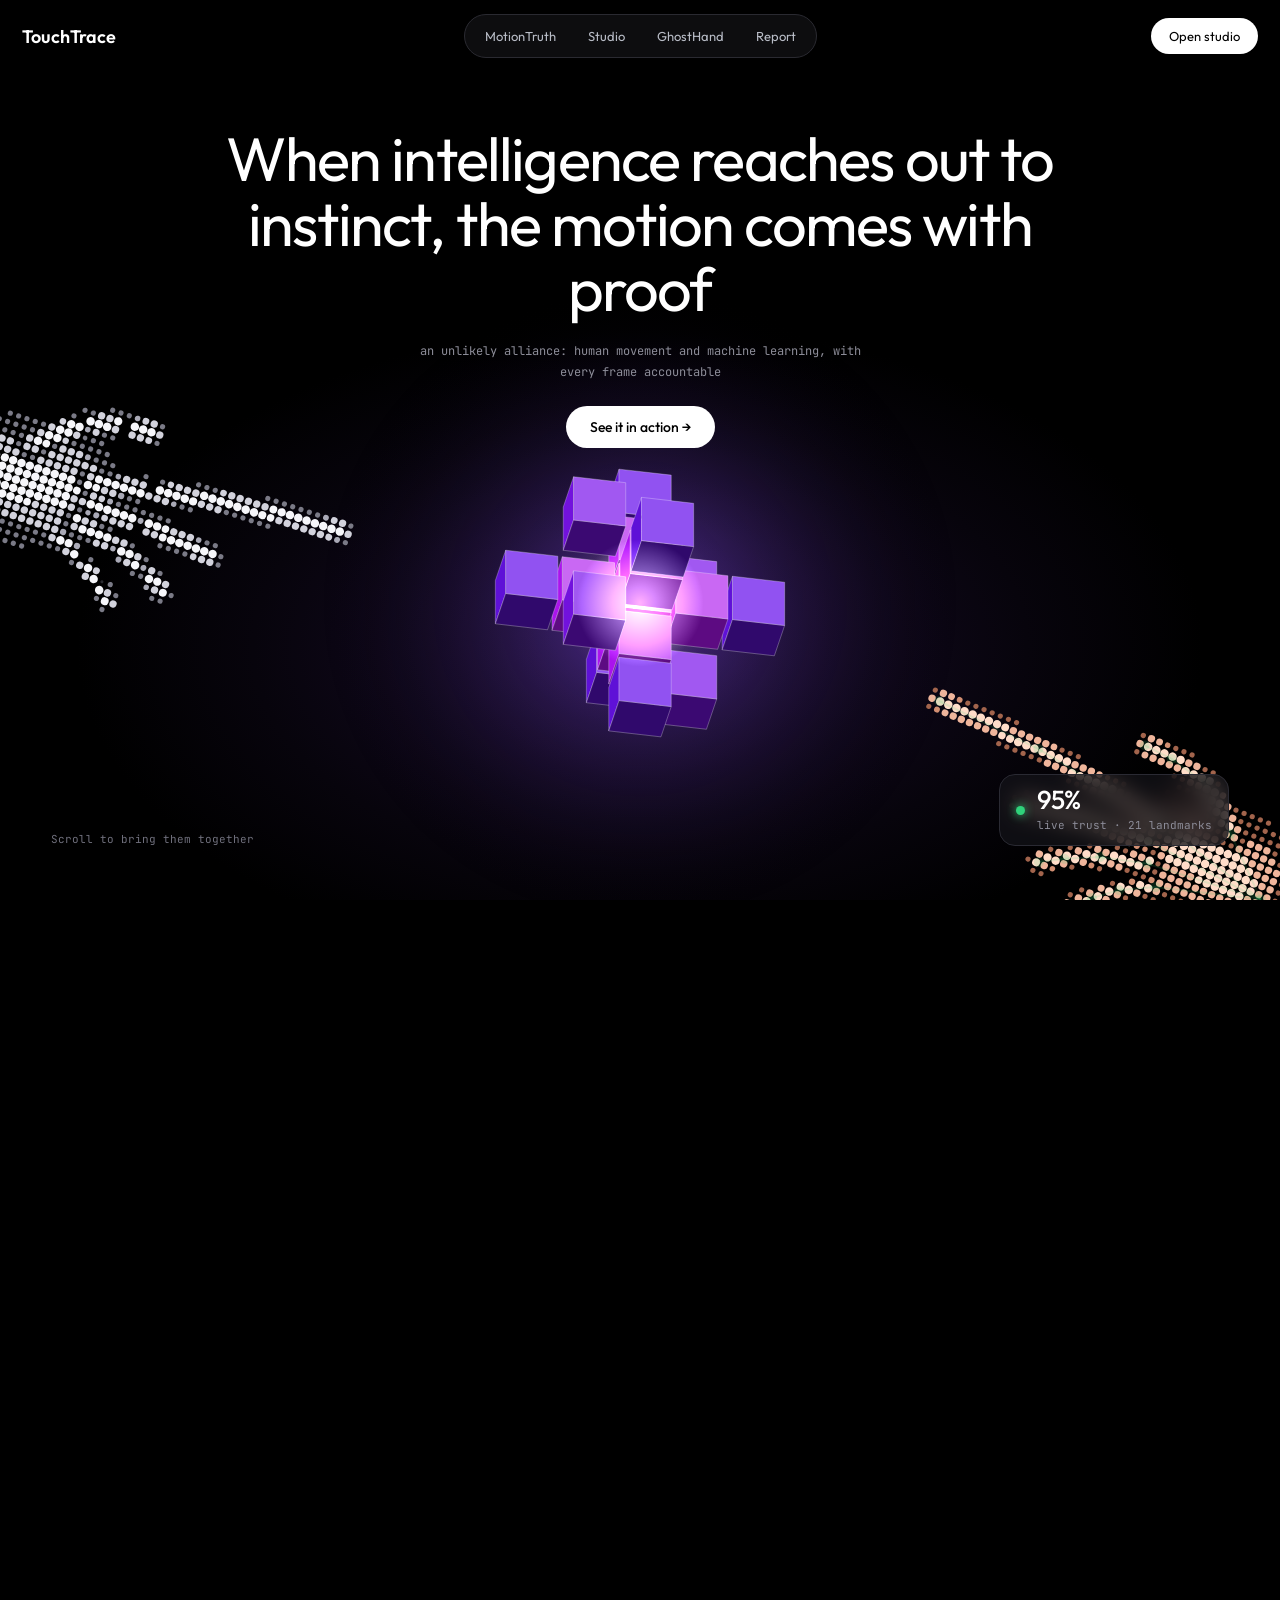
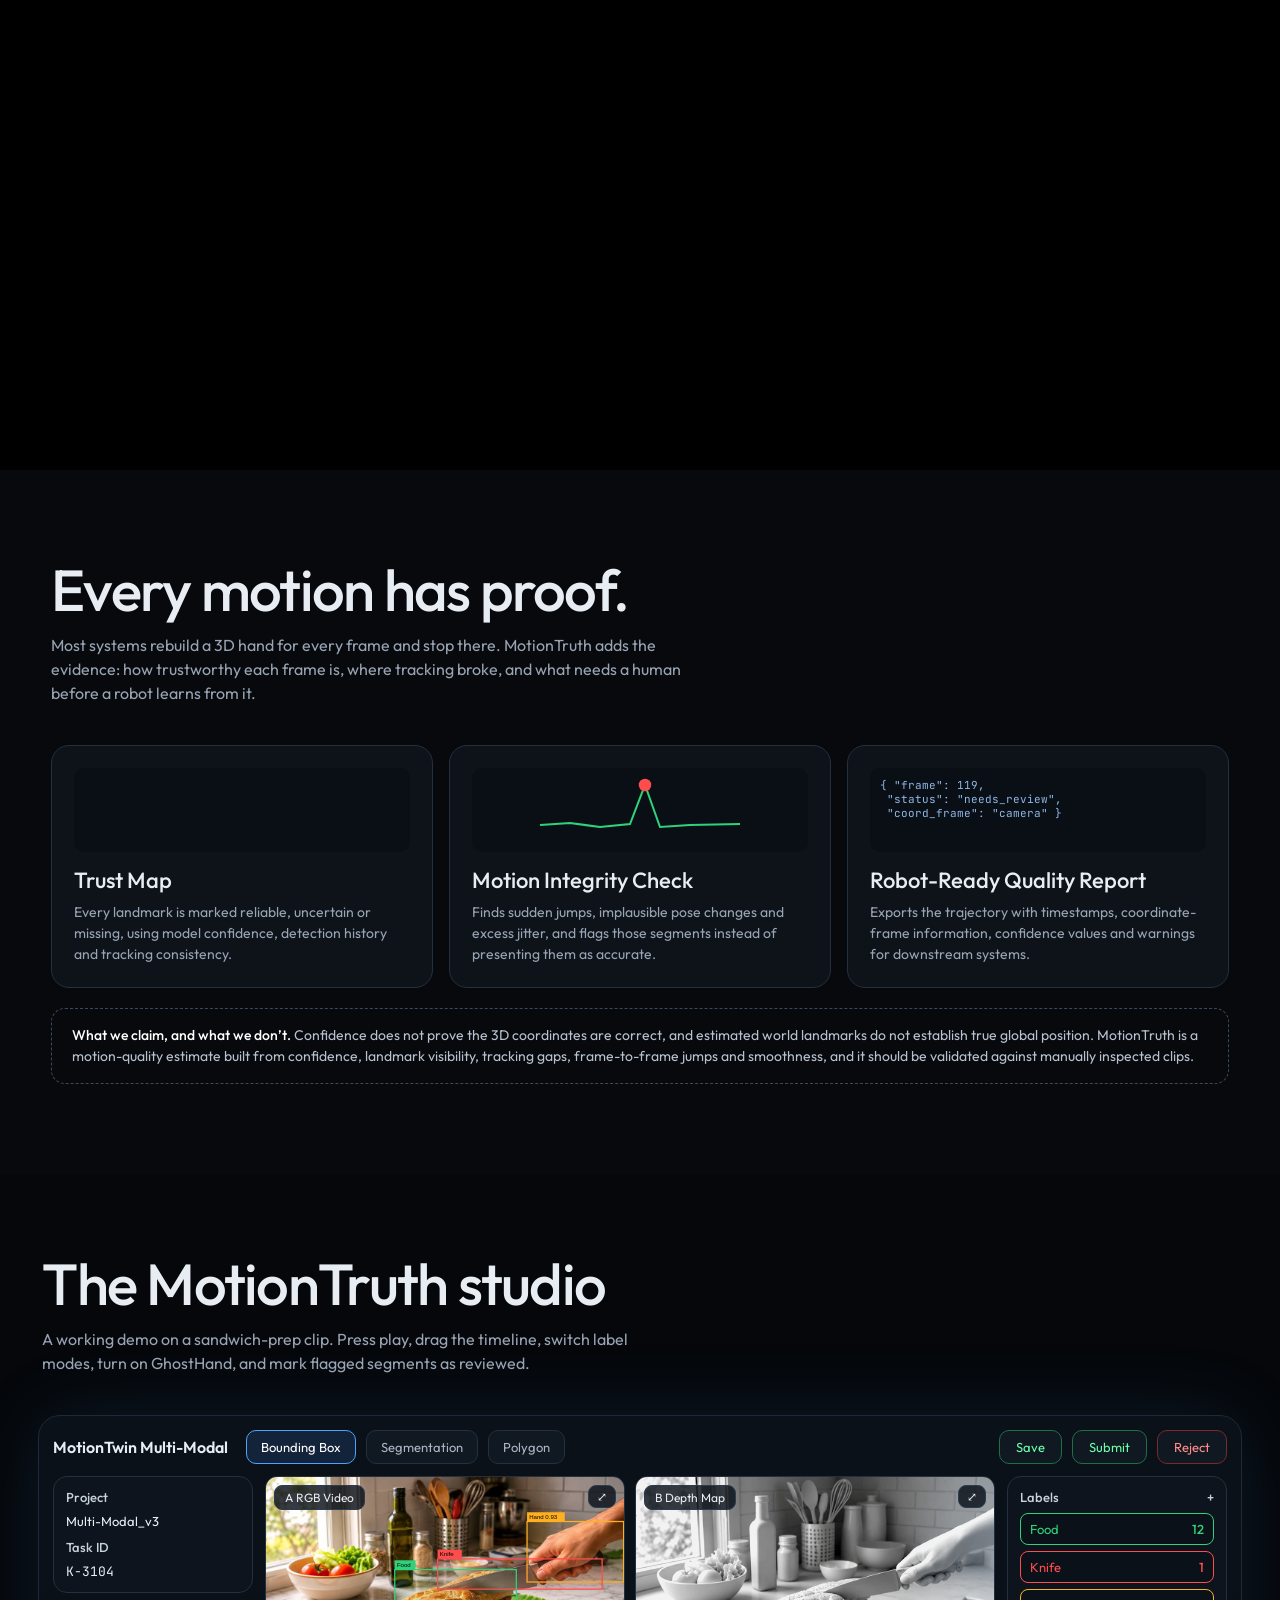
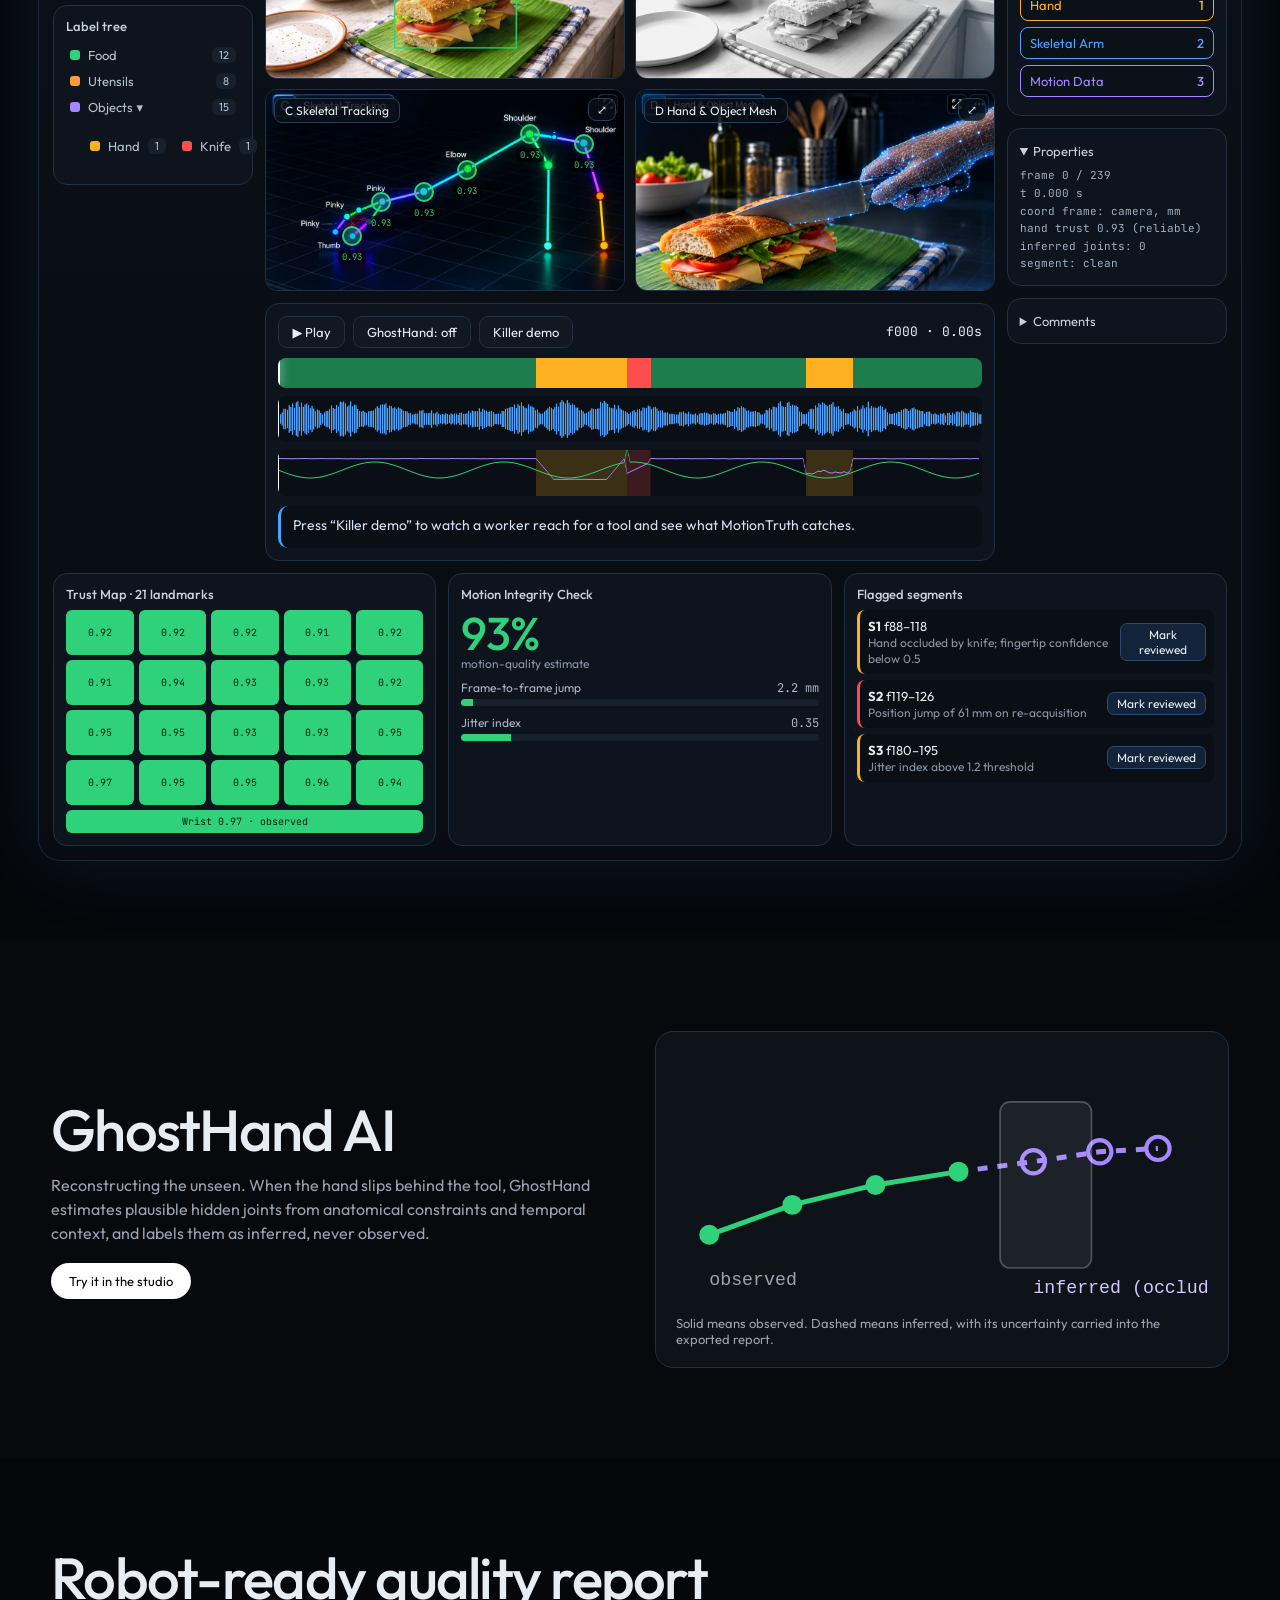
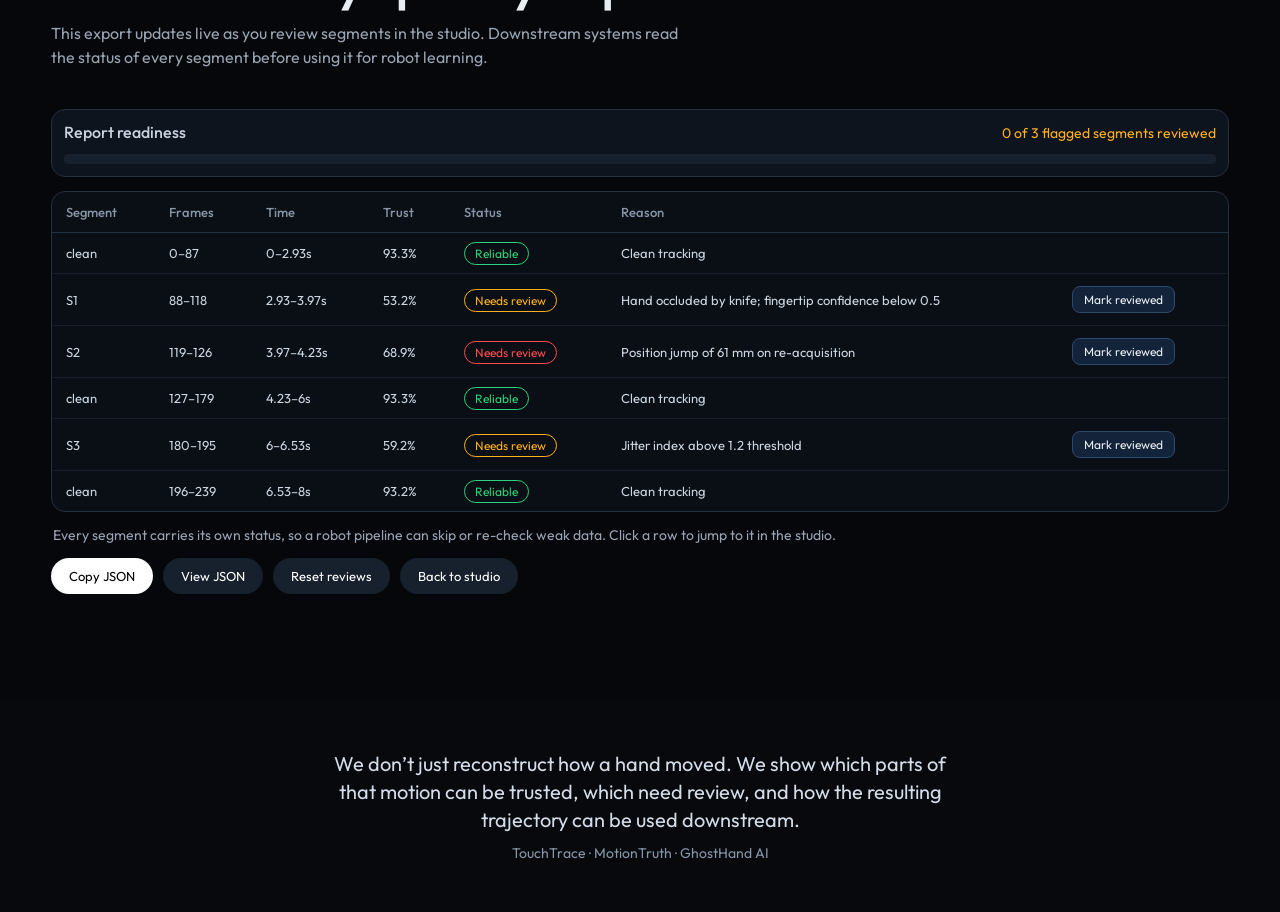
==== commit 4bfed6b8: "Rebrand dashboard and docs from MotionTwin AI to TouchTrace. Aligns the workbench hero, browser titl" ====
--- a/index.html
+++ b/index.html
@@ -1,7 +1,7 @@
 <!DOCTYPE html>
 <html lang="en"><head><meta charset="utf-8">
 <meta name="viewport" content="width=device-width, initial-scale=1, viewport-fit=cover">
-<title>MotionTwin AI — Every motion has proof</title>
+<title>TouchTrace — Every motion has proof</title>
 <link href="https://fonts.googleapis.com/css2?family=Outfit:wght@300;400;500;600&family=JetBrains+Mono:wght@400;500&display=swap" rel="stylesheet">
 <style>
 :root{--paper:#eceff1;--ink:#12161b;--mut:#6b7480;--night:#07090d;--panel:#0e131a;--line:#233040;--ok:#2fd27a;--unc:#ffb020;--bad:#ff4d4d;--ghost:#a587ff;--blue:#4da3ff;--f:'Outfit',system-ui,sans-serif;--m:'JetBrains Mono',ui-monospace,monospace;box-sizing:border-box;padding-top:env(safe-area-inset-top,0px);padding-bottom:env(safe-area-inset-bottom,0px);color-scheme:dark}
@@ -101,7 +101,7 @@
 footer{padding:50px 4vw;text-align:center;background:var(--night);color:#8795a6;font-size:14px}footer p{max-width:620px;margin:0 auto 10px;color:#d3dde9;font-size:20px;line-height:1.4}
 @media(prefers-reduced-motion:reduce){*{animation:none!important}}
 </style></head><body>
-<header class="nav"><b>MotionTwin AI</b><nav><a href="#usp">MotionTruth</a><a href="#studio">Studio</a><a href="#ghost">GhostHand</a><a href="#report">Report</a></nav><a class="pill" href="#studio">Open studio</a></header>
+<header class="nav"><b>TouchTrace</b><nav><a href="#usp">MotionTruth</a><a href="#studio">Studio</a><a href="#ghost">GhostHand</a><a href="#report">Report</a></nav><a class="pill" href="#studio">Open studio</a></header>
 
 <section id="hero"><div class="stick">
 <canvas id="hc" aria-label="A robot hand and a human hand reaching toward a glowing core"></canvas>
@@ -153,7 +153,7 @@
 
 <section class="dk" id="report" style="background:#05070a"><div class="wrap"><h2>Robot-ready quality report</h2><p class="lead">This export updates live as you review segments in the studio. Downstream systems read the status of every segment before using it for robot learning.</p>
 <div class="box rdyb"><div style="display:flex;justify-content:space-between;align-items:baseline;gap:10px;flex-wrap:wrap"><h4 style="font-size:16px;margin:0">Report readiness</h4><span id="rdy"></span></div><div class="mb" style="height:10px;margin:12px 0 0"><i id="rbar" style="width:0"></i></div></div><div class="tw"><table id="rt"></table></div><p class="note">Every segment carries its own status, so a robot pipeline can skip or re-check weak data. Click a row to jump to it in the studio.</p><div class="rb"><button class="pill" id="cp">Copy JSON</button><button class="pill gh2" id="vj">View JSON</button><button class="pill gh2" id="rs">Reset reviews</button><a class="pill gh2" href="#studio">Back to studio</a></div><pre id="json" hidden></pre></div></section>
-<footer><p>We don’t just reconstruct how a hand moved. We show which parts of that motion can be trusted, which need review, and how the resulting trajectory can be used downstream.</p>MotionTwin AI · MotionTruth · GhostHand AI</footer>
+<footer><p>We don’t just reconstruct how a hand moved. We show which parts of that motion can be trusted, which need review, and how the resulting trajectory can be used downstream.</p>TouchTrace · MotionTruth · GhostHand AI</footer>
 <div class="toast" id="toast"></div>
 
 <script>
@@ -267,7 +267,7 @@
 $$('#wl button').forEach(b=>b.onclick=()=>markDone(b.dataset.id));
 const left=fl.filter(s=>!done[s.id]).length,mean=trust.reduce((a,b)=>a+b,0)/N;
 $('#rdy').innerHTML=left?`<span style="color:${COL.unc}">${fl.length-left} of ${fl.length} flagged segments reviewed</span>`:`<span style="color:${COL.ok}">All flagged segments reviewed. Ready for robot learning.</span>`;$('#rbar').style.width=(fl.length-left)/fl.length*100+'%';
-const rep={system:'MotionTwin AI',feature:'MotionTruth',clip:'K-3104',fps:FPS,frames:N,coordinate_frame:{name:'camera',units:'mm',note:'Estimated world landmarks; a motion-quality estimate, not metric ground truth'},mean_trust:+(mean).toFixed(1),inferred_joint_frames:inferred.reduce((a,b)=>a+b,0),segments:SEG.map(s=>({id:s.id||'clean',start_frame:s.a,end_frame:s.b,t_start:+(s.a/FPS).toFixed(2),t_end:+((s.b+1)/FPS).toFixed(2),status:s.id?(done[s.id]?'reviewed':'needs_review'):'reliable',reason:s.why||null,mean_trust:+(trust.slice(s.a,s.b+1).reduce((a,b)=>a+b,0)/(s.b-s.a+1)).toFixed(1)})),warnings:fl.filter(s=>!done[s.id]).map(s=>s.id+': '+s.why)};
+const rep={system:'TouchTrace',feature:'MotionTruth',clip:'K-3104',fps:FPS,frames:N,coordinate_frame:{name:'camera',units:'mm',note:'Estimated world landmarks; a motion-quality estimate, not metric ground truth'},mean_trust:+(mean).toFixed(1),inferred_joint_frames:inferred.reduce((a,b)=>a+b,0),segments:SEG.map(s=>({id:s.id||'clean',start_frame:s.a,end_frame:s.b,t_start:+(s.a/FPS).toFixed(2),t_end:+((s.b+1)/FPS).toFixed(2),status:s.id?(done[s.id]?'reviewed':'needs_review'):'reliable',reason:s.why||null,mean_trust:+(trust.slice(s.a,s.b+1).reduce((a,b)=>a+b,0)/(s.b-s.a+1)).toFixed(1)})),warnings:fl.filter(s=>!done[s.id]).map(s=>s.id+': '+s.why)};
 $('#json').textContent=JSON.stringify(rep,null,2);window.REP=rep;
 const BD={reliable:['Reliable','#2fd27a'],needs_review:['Needs review','#ffb020'],reviewed:['Reviewed','#4da3ff']};
 $('#rt').innerHTML='<tr><th>Segment</th><th>Frames</th><th>Time</th><th>Trust</th><th>Status</th><th>Reason</th><th></th></tr>'+rep.segments.map(s=>{let b=BD[s.status];if(s.status=='needs_review'&&SEG.find(x=>x.id==s.id).k=='rev')b=['Needs review','#ff4d4d'];return `<tr data-f="${s.start_frame}"><td>${s.id}</td><td>${s.start_frame}–${s.end_frame}</td><td>${s.t_start}–${s.t_end}s</td><td>${s.mean_trust}%</td><td><span class="bd" style="color:${b[1]};border-color:${b[1]}">${b[0]}</span></td><td>${s.reason||'Clean tracking'}</td><td>${s.status=='needs_review'?`<button data-id="${s.id}">Mark reviewed</button>`:''}</td></tr>`}).join('');
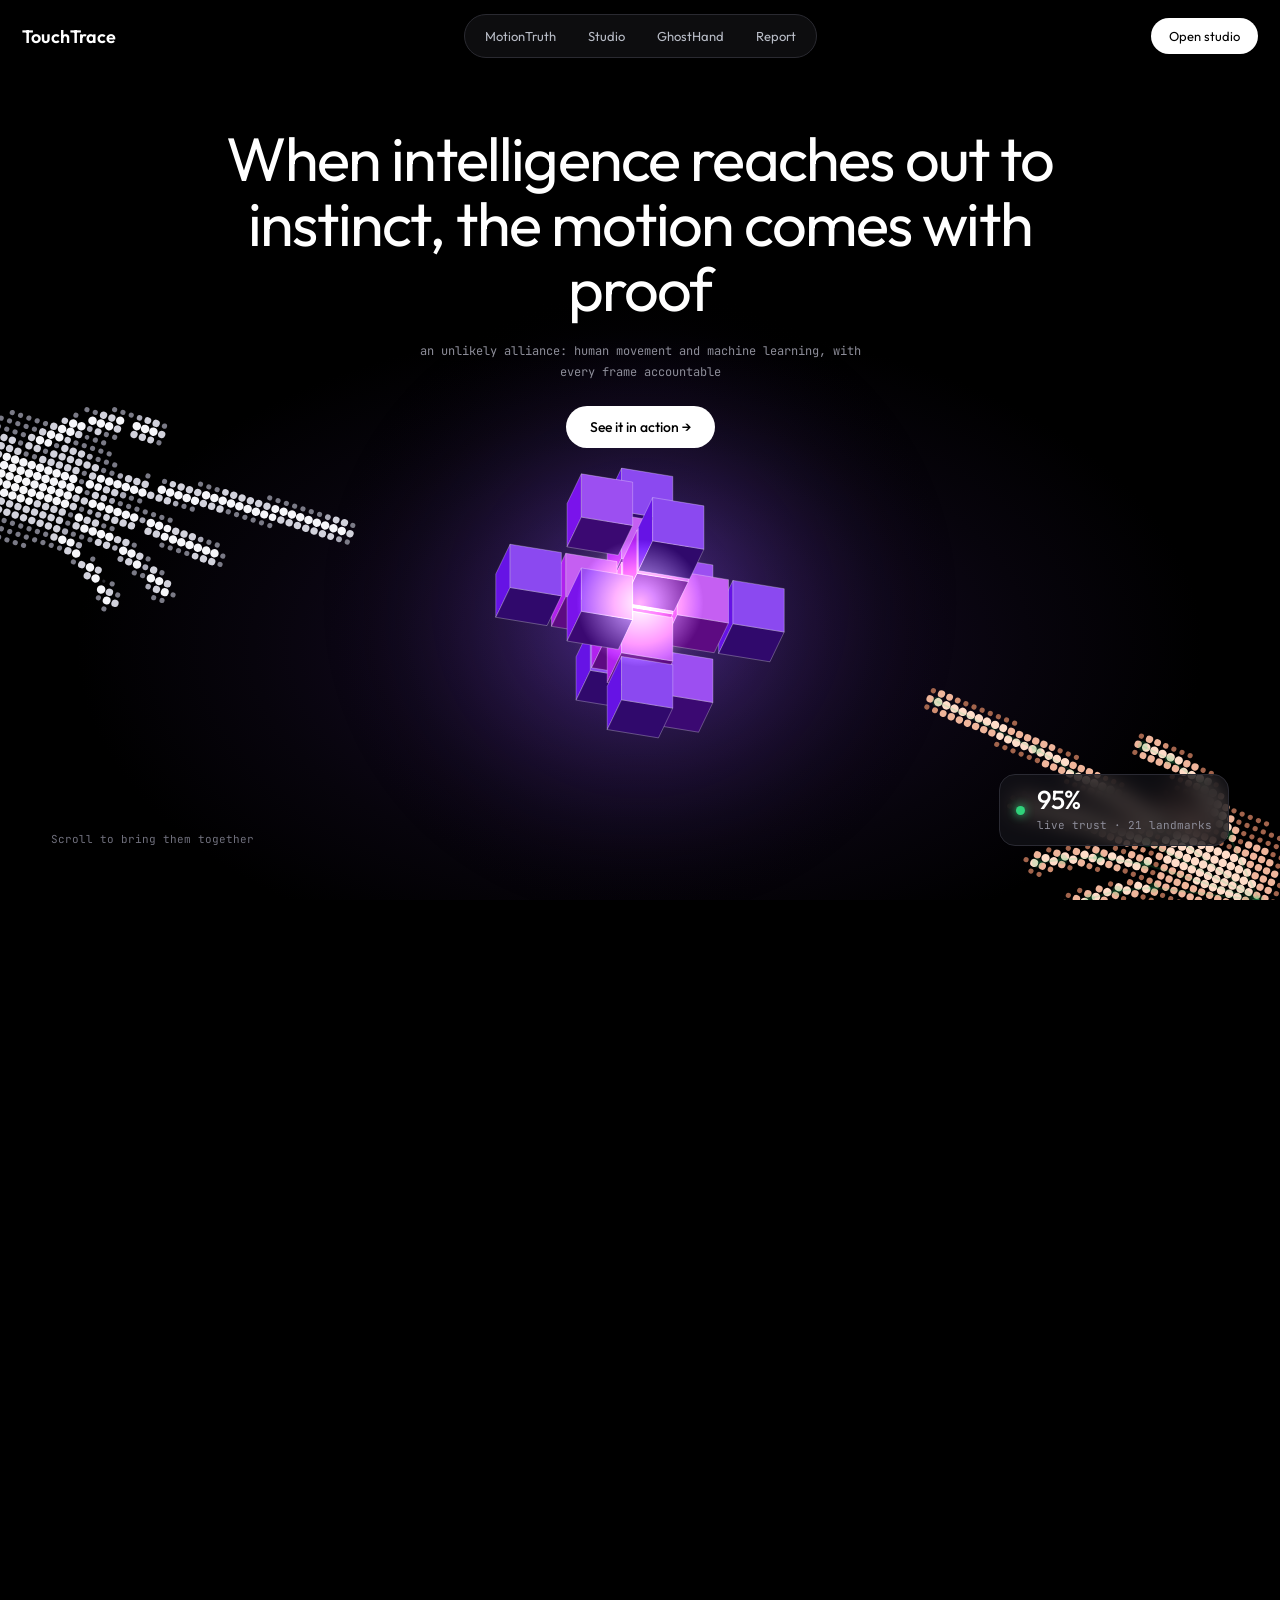
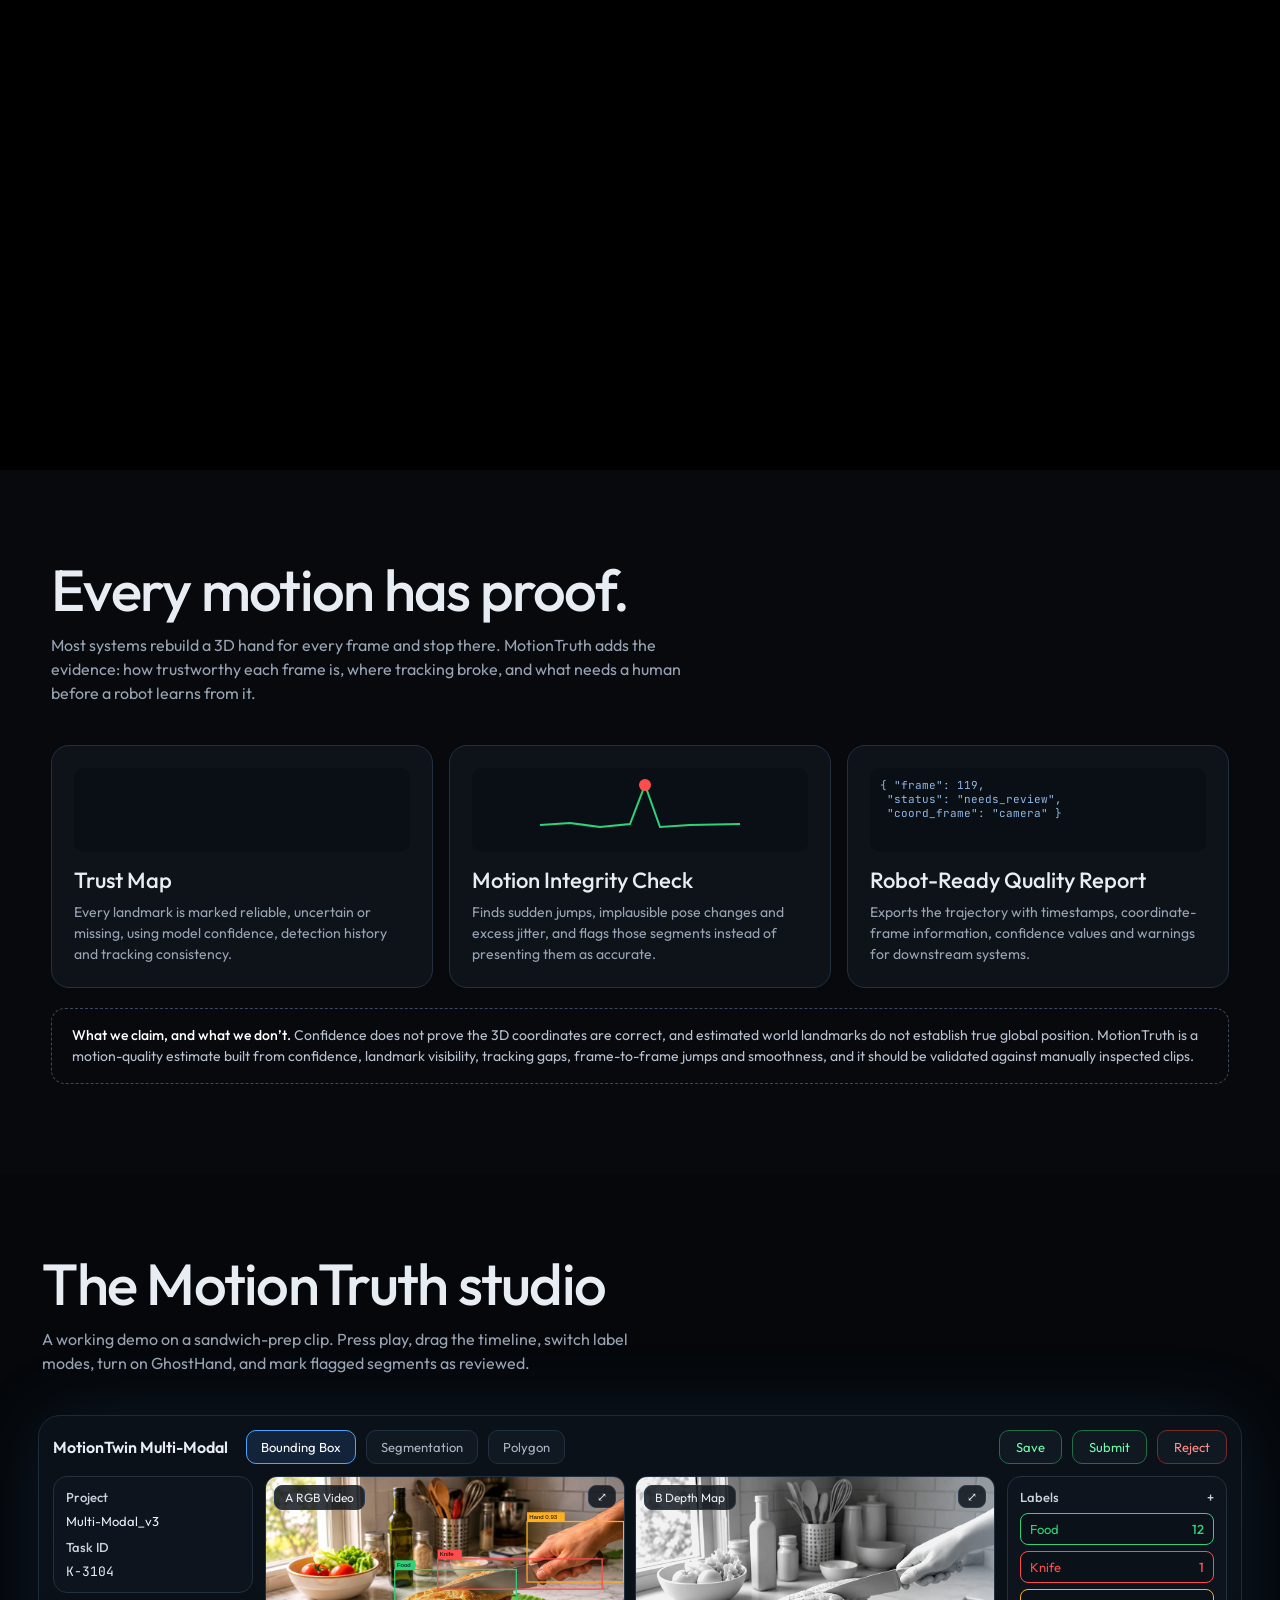
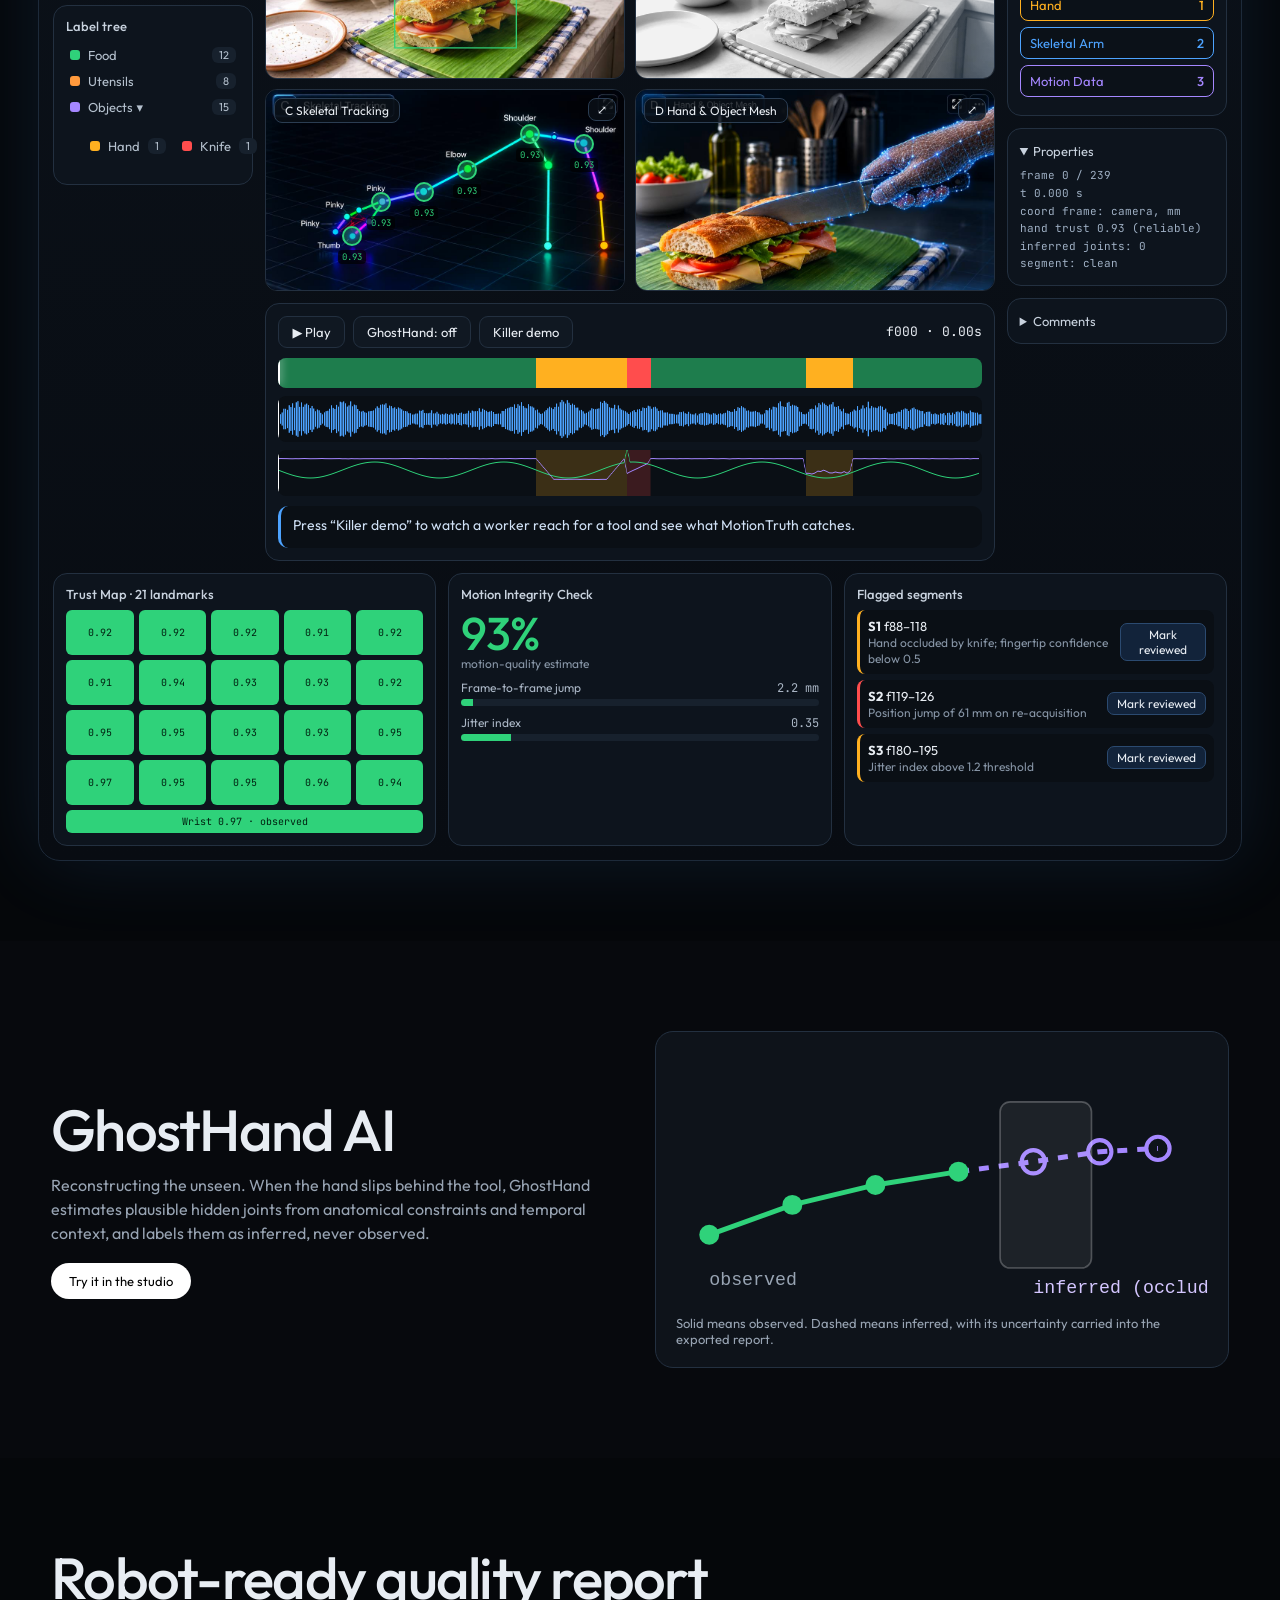
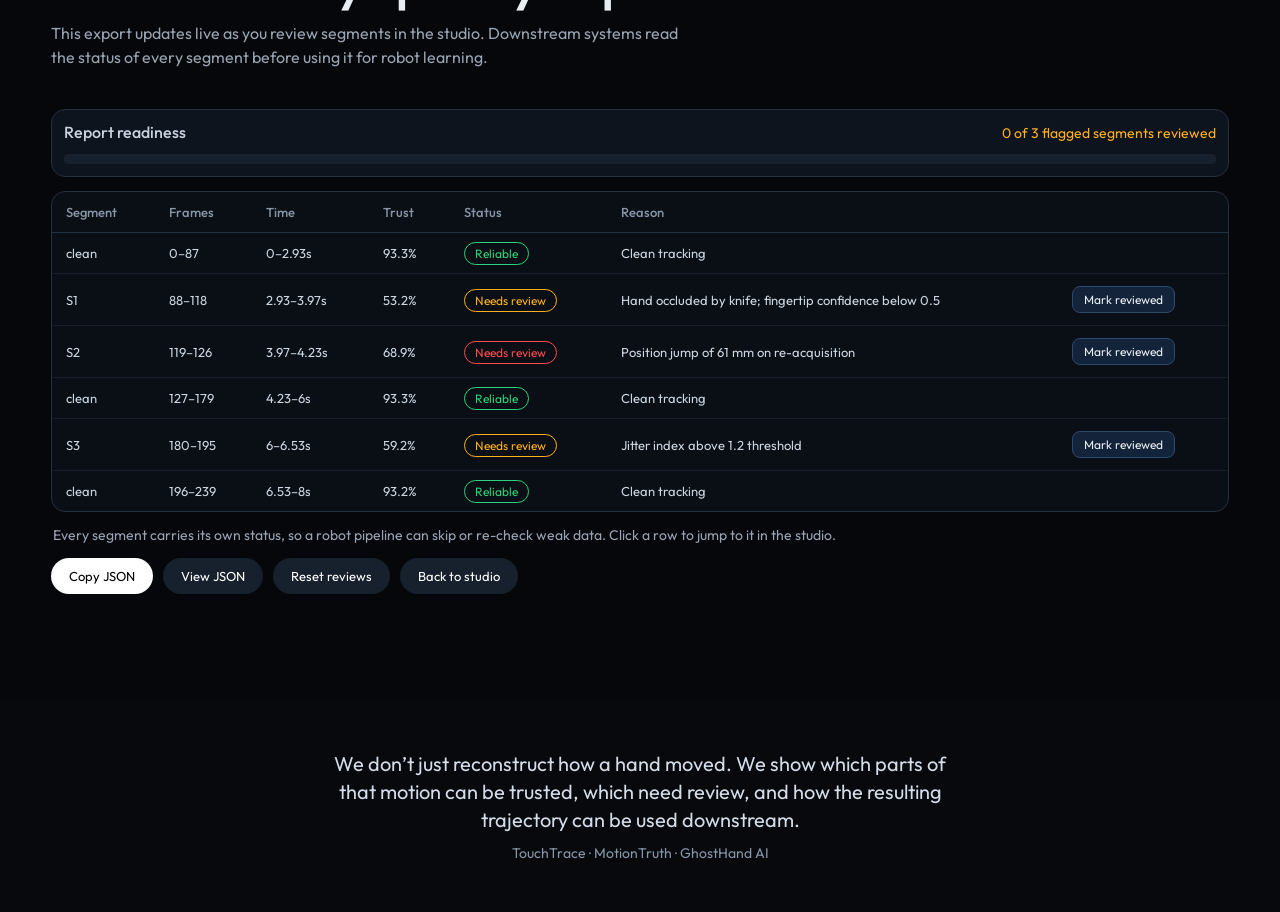
==== commit cd5f6b5d: "Add Streamlit Cloud deploy path for the workbench. Vercel stays static-only; streamlit_app.py bootst" ====
--- a/index.html
+++ b/index.html
@@ -101,7 +101,7 @@
 footer{padding:50px 4vw;text-align:center;background:var(--night);color:#8795a6;font-size:14px}footer p{max-width:620px;margin:0 auto 10px;color:#d3dde9;font-size:20px;line-height:1.4}
 @media(prefers-reduced-motion:reduce){*{animation:none!important}}
 </style></head><body>
-<header class="nav"><b>TouchTrace</b><nav><a href="#usp">MotionTruth</a><a href="#studio">Studio</a><a href="#ghost">GhostHand</a><a href="#report">Report</a></nav><a class="pill" href="#studio">Open studio</a></header>
+<header class="nav"><b>TouchTrace</b><nav><a href="#usp">MotionTruth</a><a href="#studio">Studio</a><a href="#ghost">GhostHand</a><a href="#report">Report</a></nav><a class="pill" id="openWorkbench" href="#studio">Open studio</a></header>
 
 <section id="hero"><div class="stick">
 <canvas id="hc" aria-label="A robot hand and a human hand reaching toward a glowing core"></canvas>
@@ -296,4 +296,9 @@
 $('#m1').innerHTML=Array.from({length:10},(_,i)=>`<i style="animation-delay:${i*.18}s"></i>`).join('');
 function loop(t){if(playing){if(!last)last=t;acc+=(t-last)/1000*FPS*(demo?.8:1);last=t;if(acc>=1){const k=Math.floor(acc);acc-=k;f+=k;if(f>=N){f=demo?N-1:0;if(demo){setPlay(false);demo=false}}draw()}}requestAnimationFrame(loop)}
 requestAnimationFrame(loop);renderLists();draw();
+(function(){
+  var workbench=new URLSearchParams(location.search).get('workbench')||'https://touchtrace-workbench.streamlit.app';
+  var open=document.getElementById('openWorkbench');
+  if(open){open.href=workbench;open.target='_blank';open.rel='noopener noreferrer'}
+})();
 </script></body></html>
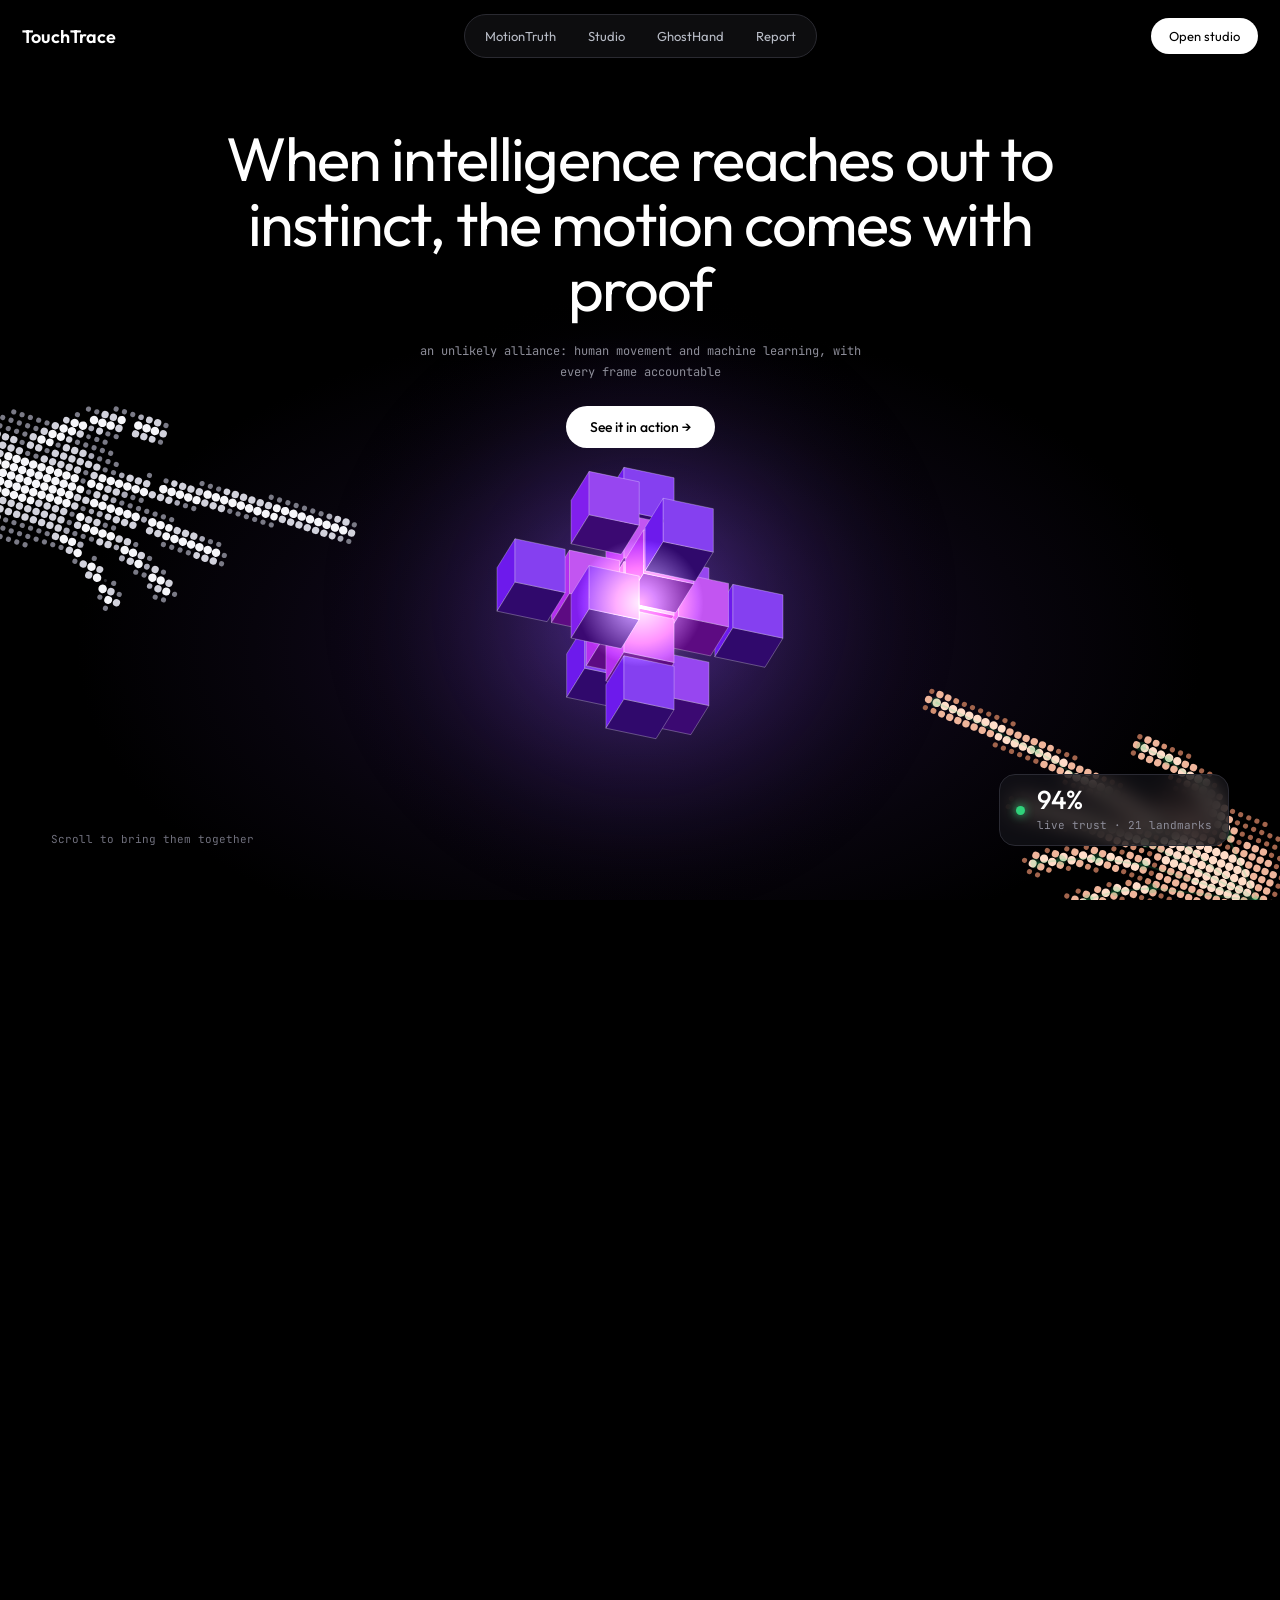
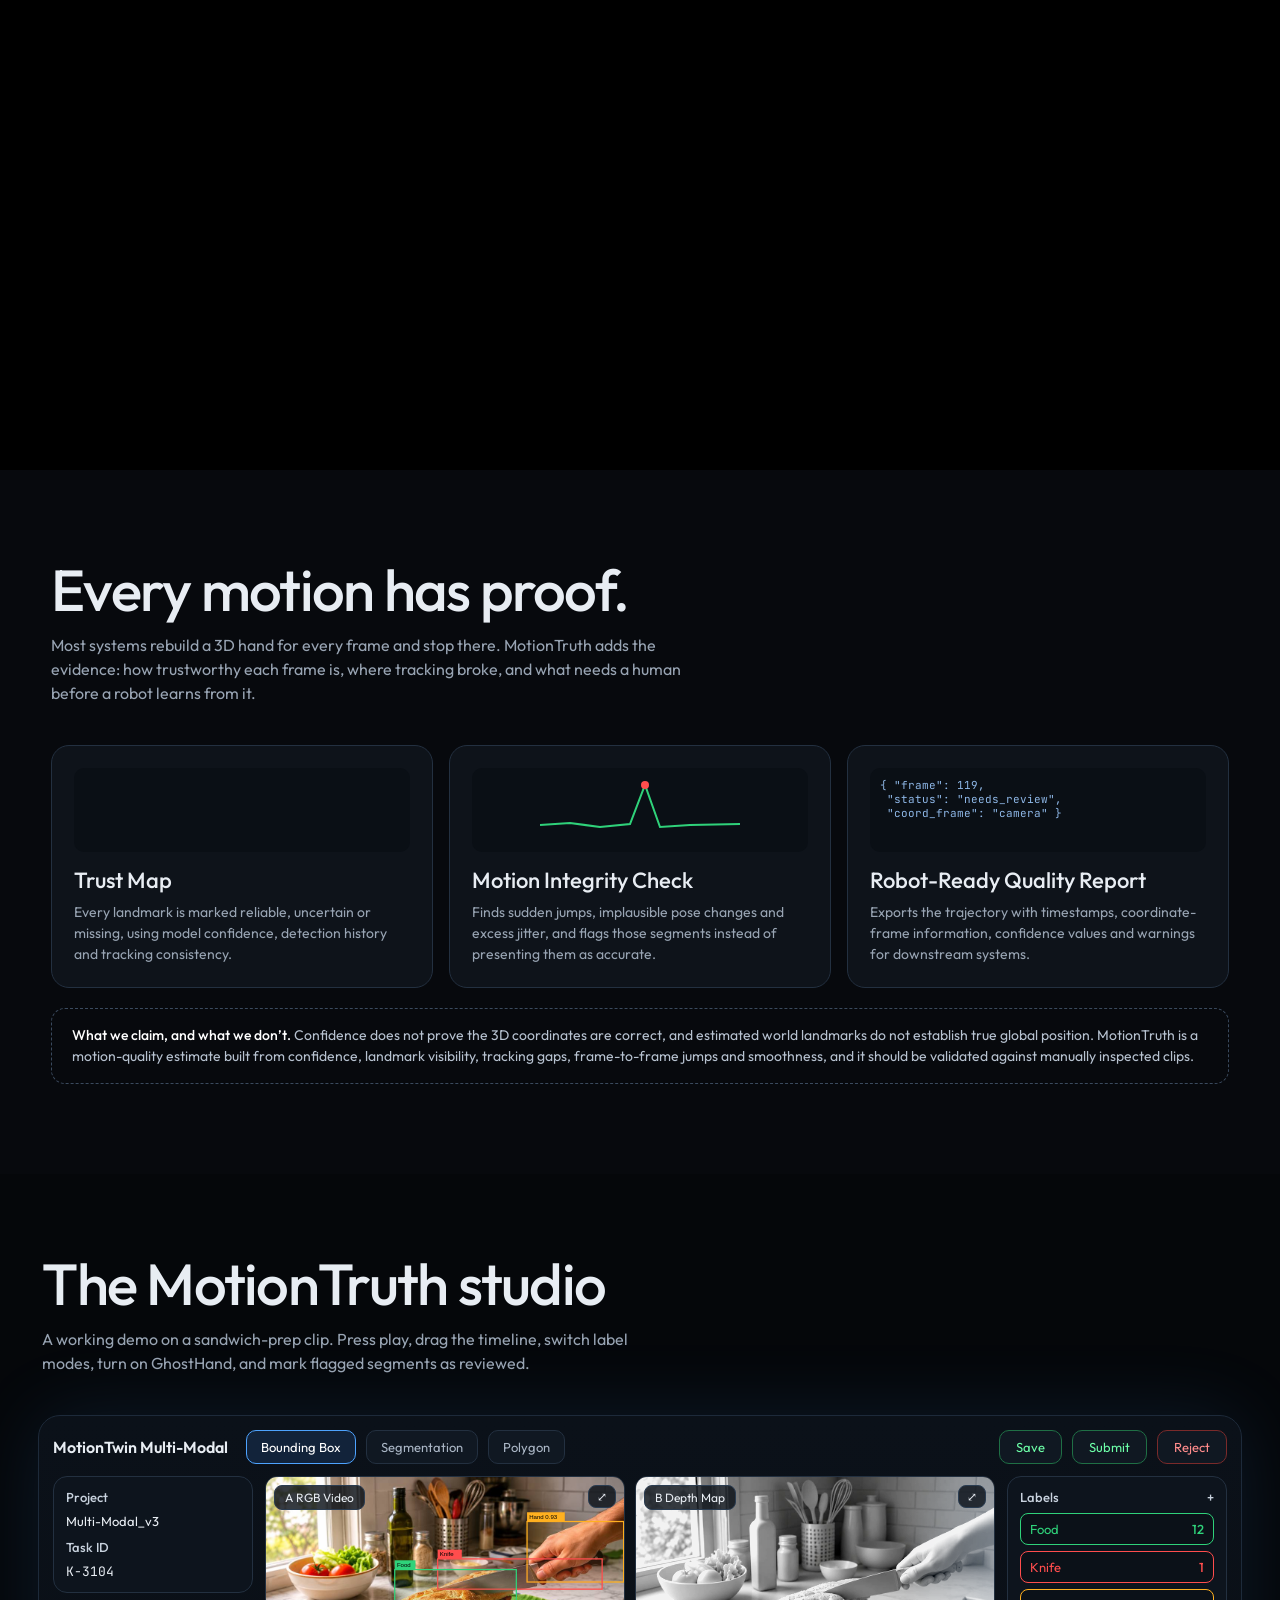
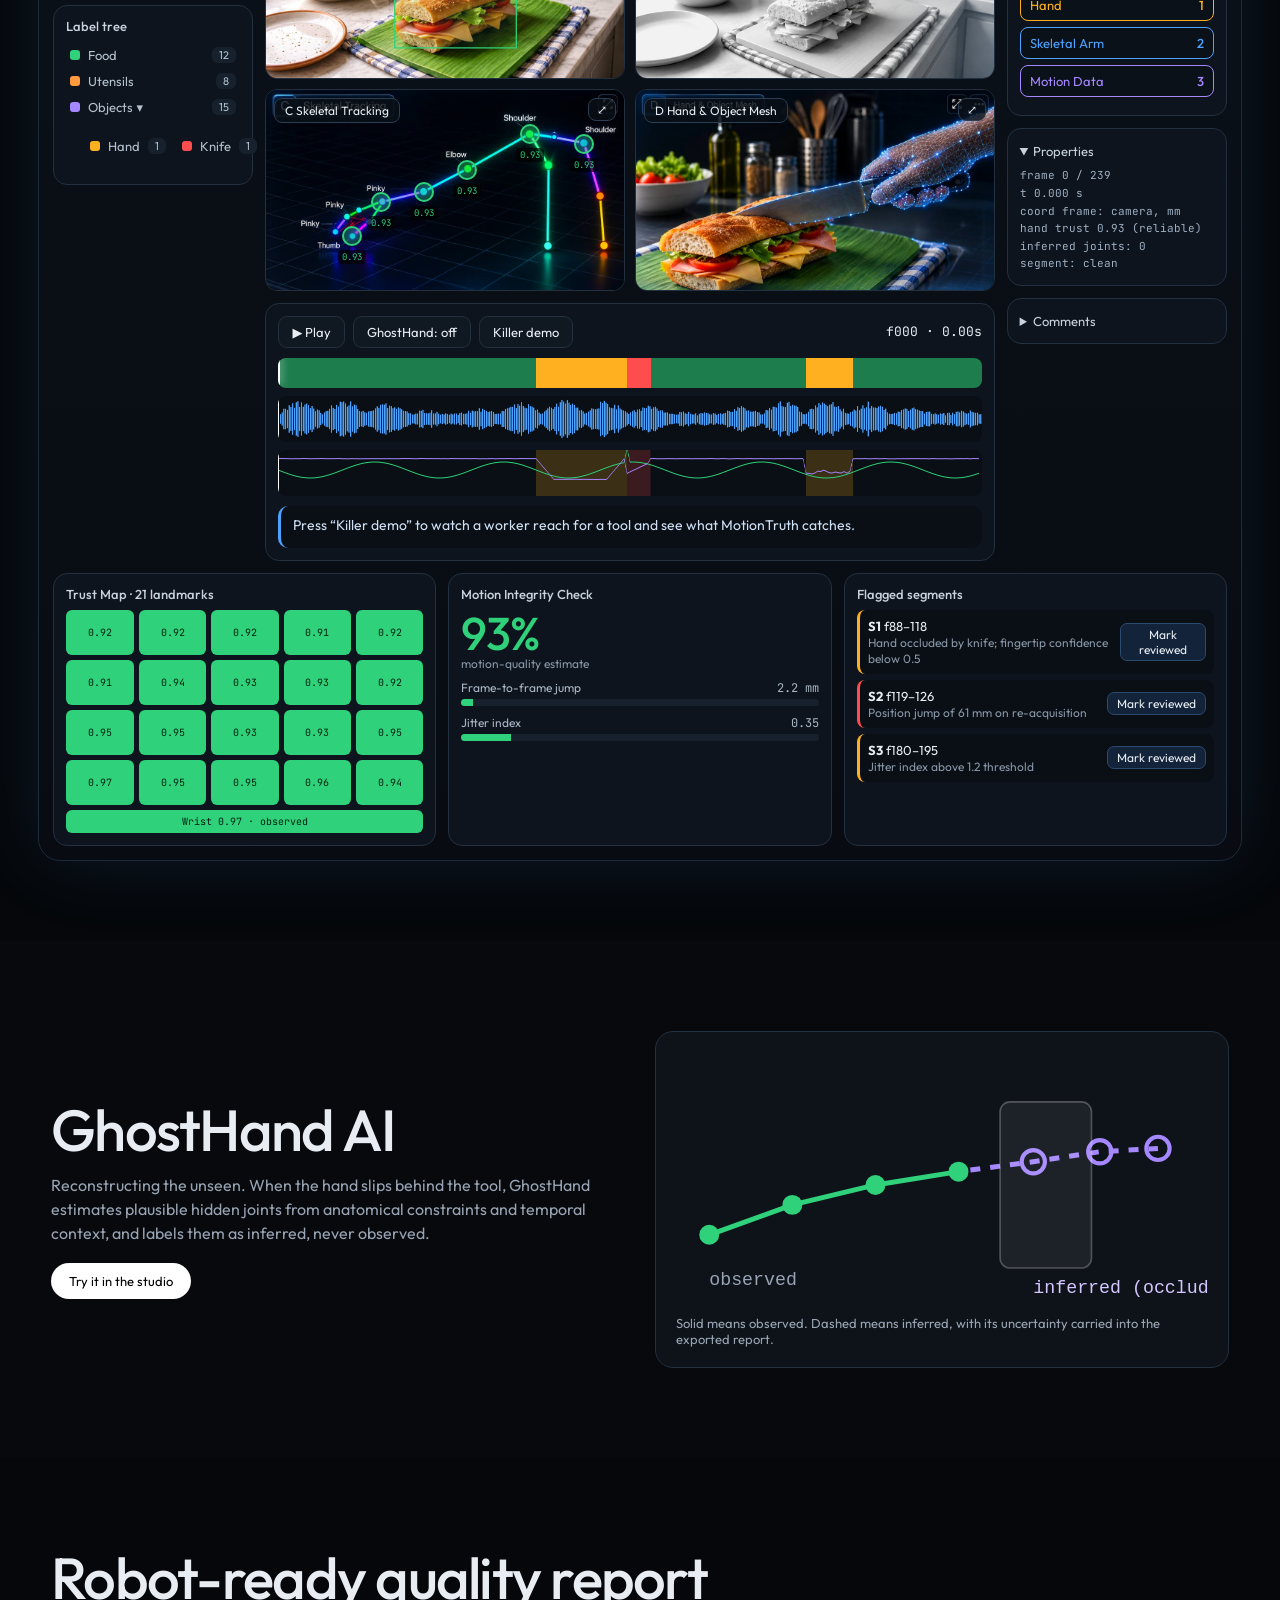
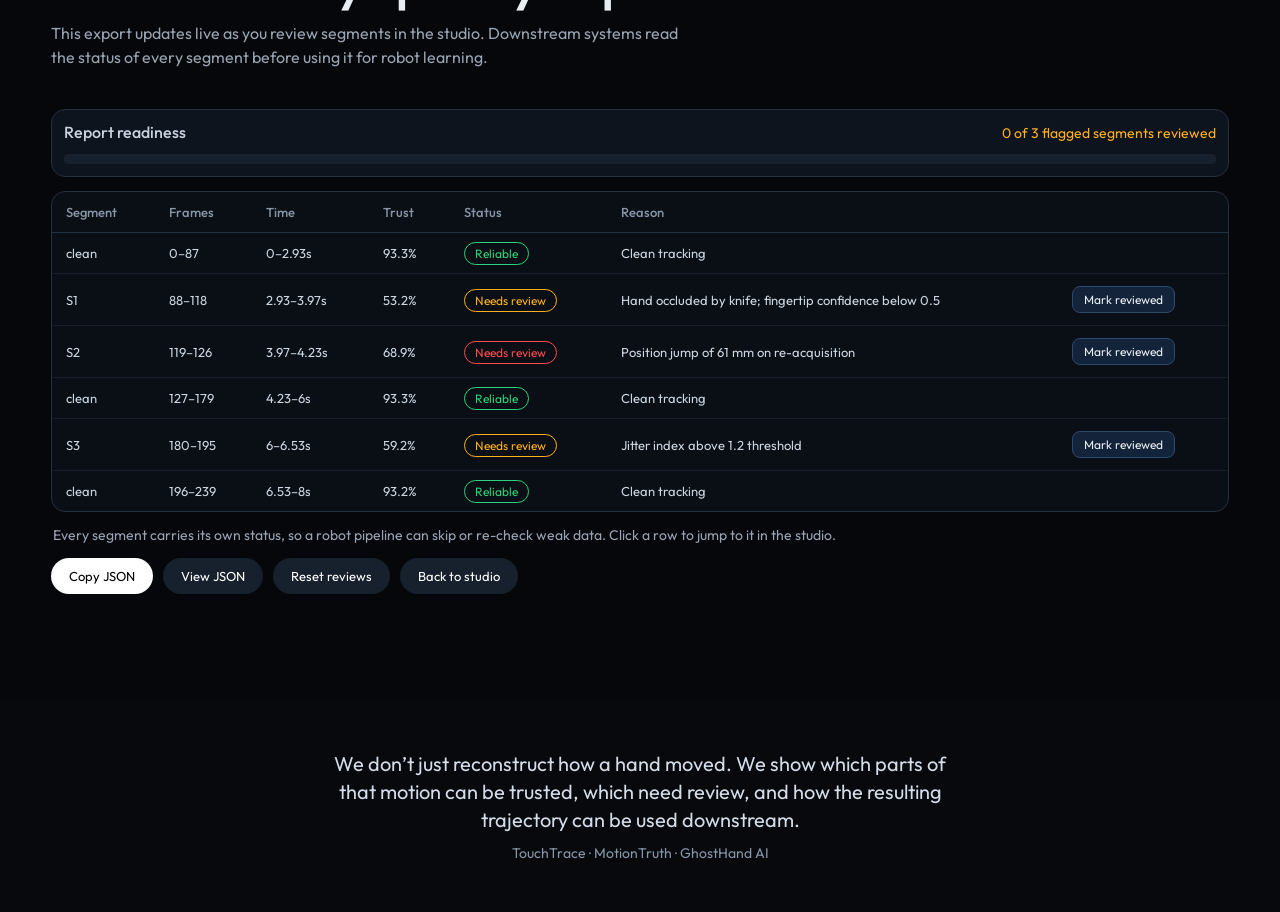
==== commit 99385948: "Add audit fixes, composite benchmark, and dashboard integration. Actions and factory respect gaps an" ====
--- a/index.html
+++ b/index.html
@@ -297,7 +297,7 @@
 function loop(t){if(playing){if(!last)last=t;acc+=(t-last)/1000*FPS*(demo?.8:1);last=t;if(acc>=1){const k=Math.floor(acc);acc-=k;f+=k;if(f>=N){f=demo?N-1:0;if(demo){setPlay(false);demo=false}}draw()}}requestAnimationFrame(loop)}
 requestAnimationFrame(loop);renderLists();draw();
 (function(){
-  var workbench=new URLSearchParams(location.search).get('workbench')||'https://touchtrace-workbench.streamlit.app';
+  var workbench=new URLSearchParams(location.search).get('workbench')||'/workbench.html';
   var open=document.getElementById('openWorkbench');
   if(open){open.href=workbench;open.target='_blank';open.rel='noopener noreferrer'}
 })();
